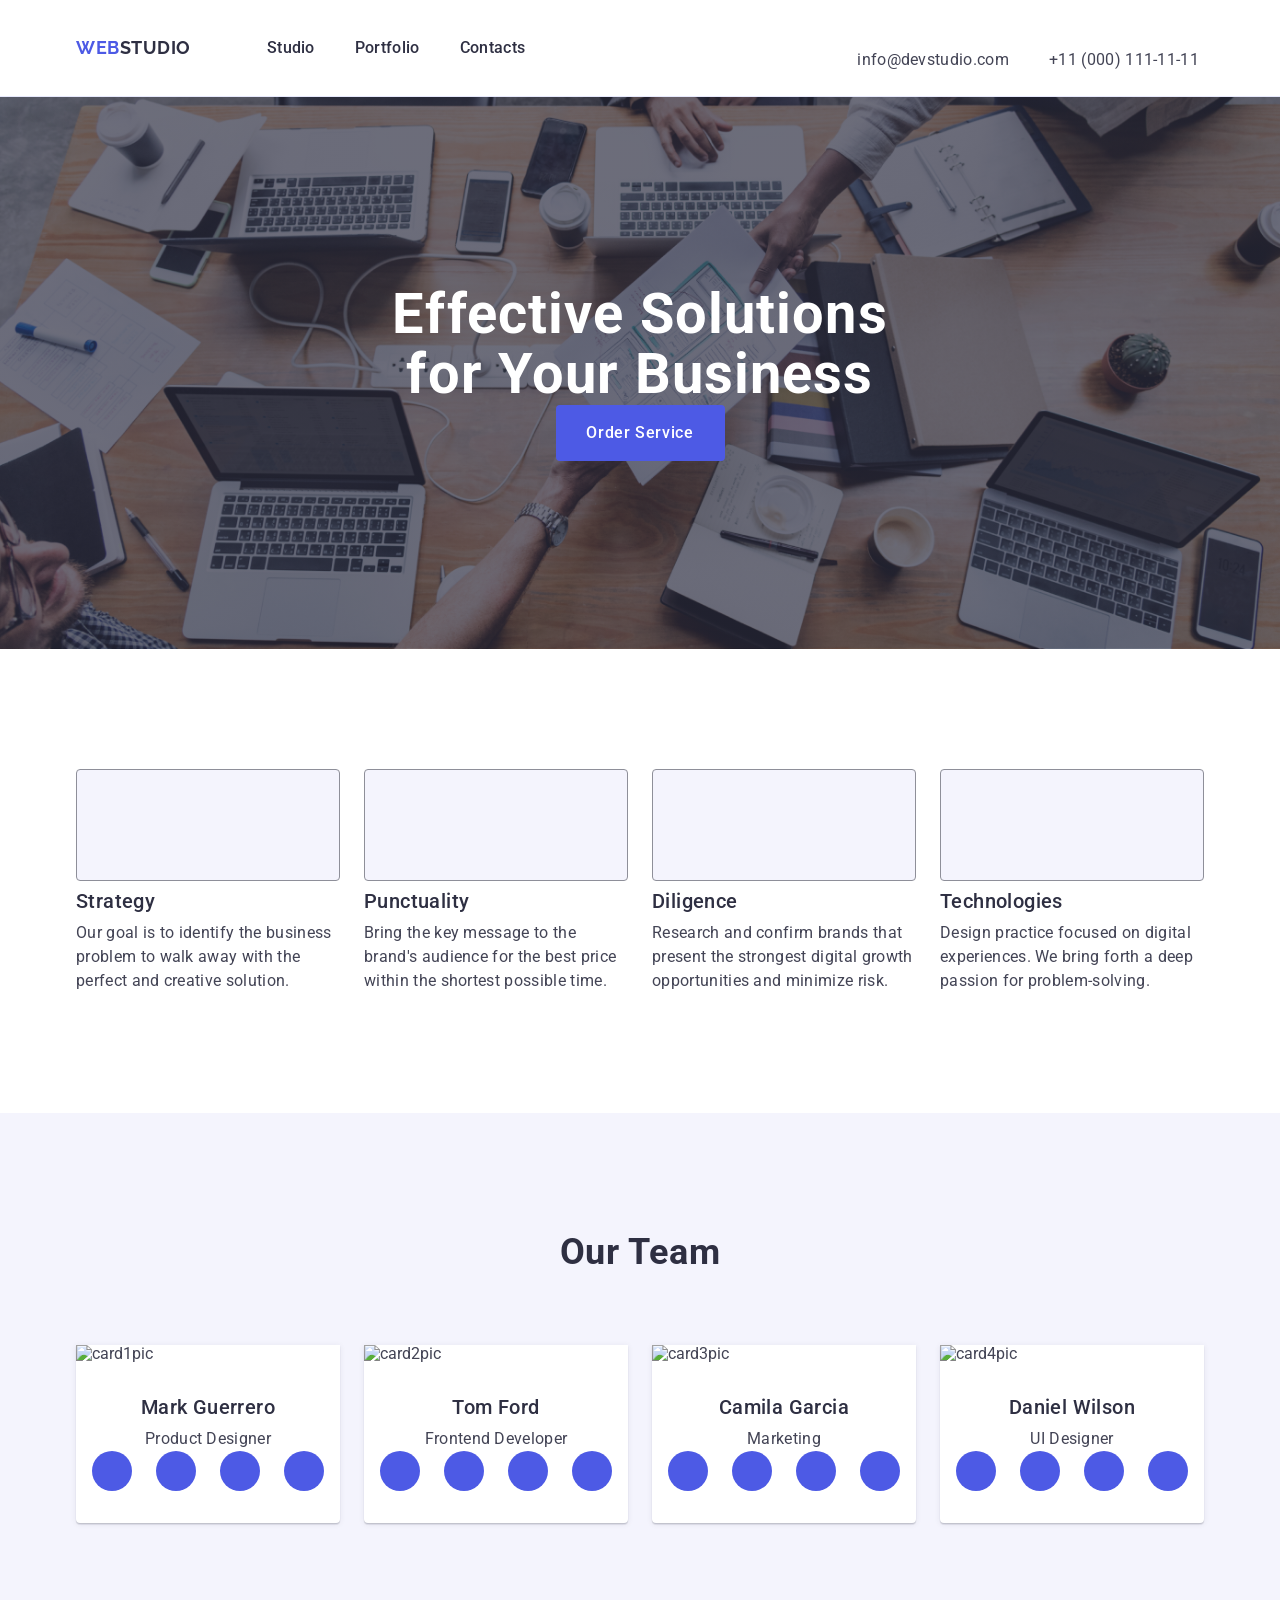
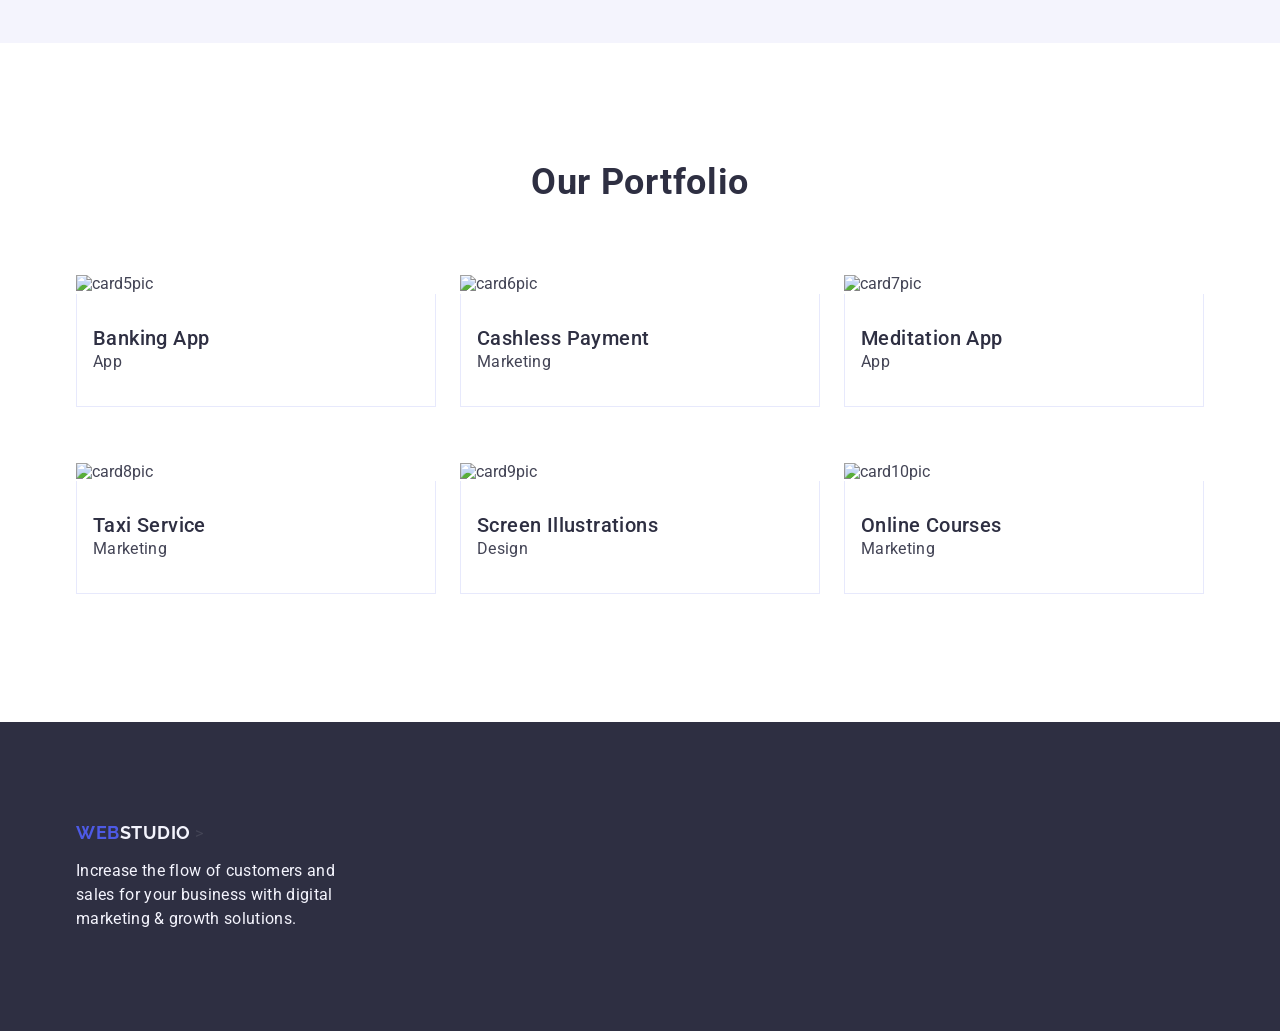
==== index.html @ acd71747 "4th section" ====
<!DOCTYPE html>
<html lang="en">
  <head>
    <meta charset="UTF-8" />
    <link
      rel="stylesheet"
      href="https://cdnjs.cloudflare.com/ajax/libs/modern-normalize/2.0.0/modern-normalize.min.css"
      integrity="sha512-4xo8blKMVCiXpTaLzQSLSw3KFOVPWhm/TRtuPVc4WG6kUgjH6J03IBuG7JZPkcWMxJ5huwaBpOpnwYElP/m6wg=="
      crossorigin="anonymous"
      referrerpolicy="no-referrer"
    />
    <link rel="preconnect" href="https://fonts.googleapis.com" />
    <link rel="preconnect" href="https://fonts.gstatic.com" crossorigin />
    <link
      href="https://fonts.googleapis.com/css2?family=Raleway:ital,wght@0,100..900;1,100..900&display=swap"
      rel="stylesheet"
    />
    <meta name="viewport" content="width=device-width, initial-scale=1.0" />
    <link rel="preconnect" href="https://fonts.googleapis.com" />
    <link rel="preconnect" href="https://fonts.gstatic.com" crossorigin />
    <link
      href="https://fonts.googleapis.com/css2?family=Raleway:ital,wght@0,100..900;1,100..900&family=Roboto:ital,wght@0,100;0,300;0,400;0,500;0,700;0,900;1,100;1,300;1,400;1,500;1,700;1,900&display=swap"
      rel="stylesheet"
    />
    <link rel="stylesheet" href="./css/styles.css" />

    <title>Gheorghe Anca WebSTUDIO</title>
  </head>
  <body>
    <header class="header-section">
      <div class="header-container container">
        <nav class="nav-section">
          <a class="logo" href="./index.html"
            >Web<span class="studio-logo">Studio</span></a
          >
          <ul class="link-menu">
            <li class="link-element">
              <a class="nav-links" href="./index.html">Studio</a>
            </li>
            <li class="link-element">
              <a class="nav-links" href="">Portfolio</a>
            </li>
            <li class="link-element">
              <a class="nav-links" href="">Contacts</a>
            </li>
          </ul>
        </nav>
        <address class="adress-section">
          <ul class="adress-list">
            <li class="adress-element">
              <a class="adress-links" href="mailto:info@devstudio.com"
                >info@devstudio.com</a
              >
            </li>
            <li class="adress-element">
              <a class="adress-links" href="tel:+110001111111"
                >+11 (000) 111-11-11</a
              >
            </li>
          </ul>
        </address>
      </div>
    </header>
    <main>
      <section class="first-section">
        <div class="container">
          <h1 class="page-title">Effective Solutions for Your Business</h1>
          <button class="order-service" type="button">Order Service</button>
        </div>
      </section>
      <section class="second-section">
        <div class="container">
          <h2 hidden class="our-company-hidden-title">Our company</h2>
          <ul class="quality-list">
            <li class="feature-element">
              <div class="icon-container">
                <svg width="64" height="64">
                  <use href="./images/icons.svg#icon-antenna"></use>
                </svg>
              </div>
              <h3 class="feature-title">Strategy</h3>
              <p class="feature-paragraph">
                Our goal is to identify the business problem to walk away with
                the perfect and creative solution.
              </p>
            </li>
            <li class="feature-element">
              <div class="icon-container">
                <svg width="64" height="64">
                  <use href="./images/icons.svg#icon-clock"></use>
                </svg>
              </div>
              <h3 class="feature-title">Punctuality</h3>
              <p class="feature-paragraph">
                Bring the key message to the brand's audience for the best price
                within the shortest possible time.
              </p>
            </li>
            <li class="feature-element">
              <div class="icon-container">
                <svg width="64" height="64">
                  <use href="./images/icons.svg#icon-diagram"></use>
                </svg>
              </div>
              <h3 class="feature-title">Diligence</h3>
              <p class="feature-paragraph">
                Research and confirm brands that present the strongest digital
                growth opportunities and minimize risk.
              </p>
            </li>
            <li class="feature-element">
              <div class="icon-container">
                <svg width="64" height="64">
                  <use href="./images/icons.svg#icon-astronaut"></use>
                </svg>
              </div>
              <h3 class="feature-title">Technologies</h3>
              <p class="feature-paragraph">
                Design practice focused on digital experiences. We bring forth a
                deep passion for problem-solving.
              </p>
            </li>
          </ul>
        </div>
      </section>
      <section class="third-section">
        <div class="container">
          <h2 class="our-team">Our Team</h2>
          <ul class="employee-list">
            <li class="employee-background">
              <img src="./images/card-image-1.jpg" width="264" alt="card1pic" />
              <div class="image-description">
                <h3 class="employee-name">Mark Guerrero</h3>
                <p class="employee-occupation">Product Designer</p>

                <ul class="social-media">
                  <li class="social-elements">
                    <a class="social-links" href="">
                      <svg class="icon-fill" width="16" height="16">
                        <use href="./images/icons.svg#icon-instagram"></use>
                      </svg>
                    </a>
                  </li>
                  <li class="social-elements">
                    <a class="social-links" href="">
                      <svg class="icon-fill" width="16" height="16">
                        <use href="./images/icons.svg#icon-twitter"></use>
                      </svg>
                    </a>
                  </li>
                  <li class="social-elements">
                    <a class="social-links" href="">
                      <svg class="icon-fill" width="16" height="16">
                        <use href="./images/icons.svg#icon-facebook"></use>
                      </svg>
                    </a>
                  </li>
                  <li class="social-elements">
                    <a class="social-links" href="">
                      <svg class="icon-fill" width="16" height="16">
                        <use href="./images/icons.svg#icon-linkedin"></use>
                      </svg>
                    </a>
                  </li>
                </ul>
              </div>
            </li>
            <li class="employee-background">
              <img src="./images/card-image-2.jpg" width="264" alt="card2pic" />
              <div class="image-description">
                <h3 class="employee-name">Tom Ford</h3>
                <p class="employee-occupation">Frontend Developer</p>

                <ul class="social-media">
                  <li class="social-elements">
                    <a class="social-links" href="">
                      <svg class="icon-fill" width="16" height="16">
                        <use href="./images/icons.svg#icon-instagram"></use>
                      </svg>
                    </a>
                  </li>
                  <li class="social-elements">
                    <a class="social-links" href="">
                      <svg class="icon-fill" width="16" height="16">
                        <use href="./images/icons.svg#icon-twitter"></use>
                      </svg>
                    </a>
                  </li>
                  <li class="social-elements">
                    <a class="social-links" href="">
                      <svg class="icon-fill" width="16" height="16">
                        <use href="./images/icons.svg#icon-facebook"></use>
                      </svg>
                    </a>
                  </li>
                  <li class="social-elements">
                    <a class="social-links" href="">
                      <svg class="icon-fill" width="16" height="16">
                        <use href="./images/icons.svg#icon-linkedin"></use>
                      </svg>
                    </a>
                  </li>
                </ul>
              </div>
            </li>

            <li class="employee-background">
              <img src="./images/card-image-3.jpg" width="264" alt="card3pic" />

              <div class="image-description">
                <h3 class="employee-name">Camila Garcia</h3>
                <p class="employee-occupation">Marketing</p>

                <ul class="social-media">
                  <li class="social-elements">
                    <a class="social-links" href="">
                      <svg class="icon-fill" width="16" height="16">
                        <use href="./images/icons.svg#icon-instagram"></use>
                      </svg>
                    </a>
                  </li>
                  <li class="social-elements">
                    <a class="social-links" href="">
                      <svg class="icon-fill" width="16" height="16">
                        <use href="./images/icons.svg#icon-twitter"></use>
                      </svg>
                    </a>
                  </li>
                  <li class="social-elements">
                    <a class="social-links" href="">
                      <svg class="icon-fill" width="16" height="16">
                        <use href="./images/icons.svg#icon-facebook"></use>
                      </svg>
                    </a>
                  </li>
                  <li class="social-elements">
                    <a class="social-links" href="">
                      <svg class="icon-fill" width="16" height="16">
                        <use href="./images/icons.svg#icon-linkedin"></use>
                      </svg>
                    </a>
                  </li>
                </ul>
              </div>
            </li>
            <li class="employee-background">
              <img src="./images/card-image-4.jpg" width="264" alt="card4pic" />

              <div class="image-description">
                <h3 class="employee-name">Daniel Wilson</h3>
                <p class="employee-occupation">UI Designer</p>

                <ul class="social-media">
                  <li class="social-elements">
                    <a class="social-links" href="">
                      <svg class="icon-fill" width="16" height="16">
                        <use href="./images/icons.svg#icon-instagram"></use>
                      </svg>
                    </a>
                  </li>
                  <li class="social-elements">
                    <a class="social-links" href="">
                      <svg class="icon-fill" width="16" height="16">
                        <use href="./images/icons.svg#icon-twitter"></use>
                      </svg>
                    </a>
                  </li>
                  <li class="social-elements">
                    <a class="social-links" href="">
                      <svg class="icon-fill" width="16" height="16">
                        <use href="./images/icons.svg#icon-facebook"></use>
                      </svg>
                    </a>
                  </li>
                  <li class="social-elements">
                    <a class="social-links" href="">
                      <svg class="icon-fill" width="16" height="16">
                        <use href="./images/icons.svg#icon-linkedin"></use>
                      </svg>
                    </a>
                  </li>
                </ul>
              </div>
            </li>
          </ul>
        </div>
      </section>
      <section class="fourth-section">
        <div class="container">
          <h2 class="portfolio-title">Our Portfolio</h2>
          <ul class="card-list">
            <li class="card-list-element">
              <div class="image-container">
                <img
                  src="./images/card-image-5.jpg"
                  alt="card5pic"
                  width="360"
                />
                <p class="image-paragraph">
                  14 Stylish and User-Friendly App Design Concepts · Task
                  Manager App · Calorie Tracker App · Exotic Fruit Ecommerce App
                  · Cloud Storage App
                </p>
              </div>
              <div class="element-container">
                <h3 class="card-title">Banking App</h3>
                <p class="card-paragraph">App</p>
              </div>
            </li>
            <li class="card-list-element">
              <div class="image-container">
                <img
                  src="./images/card-image-6.jpg"
                  alt="card6pic"
                  width="360"
                />
                <p class="image-paragraph">
                  14 Stylish and User-Friendly App Design Concepts · Task
                  Manager App · Calorie Tracker App · Exotic Fruit Ecommerce App
                  · Cloud Storage App
                </p>
              </div>
              <div class="element-container">
                <h3 class="card-title">Cashless Payment</h3>
                <p class="card-paragraph">Marketing</p>
              </div>
            </li>
            <li class="card-list-element">
              <div class="image-container">
                <img
                  src="./images/card-image-7.jpg"
                  alt="card7pic"
                  width="360"
                />
                <p class="image-paragraph">
                  14 Stylish and User-Friendly App Design Concepts · Task
                  Manager App · Calorie Tracker App · Exotic Fruit Ecommerce App
                  · Cloud Storage App
                </p>
              </div>
              <div class="element-container">
                <h3 class="card-title">Meditation App</h3>
                <p class="card-paragraph">App</p>
              </div>
            </li>
            <li class="card-list-element">
              <div class="image-container">
                <img
                  src="./images/card-image-8.jpg"
                  alt="card8pic"
                  width="360"
                />
                <p class="image-paragraph">
                  14 Stylish and User-Friendly App Design Concepts · Task
                  Manager App · Calorie Tracker App · Exotic Fruit Ecommerce App
                  · Cloud Storage App
                </p>
              </div>
              <div class="element-container">
                <h3 class="card-title">Taxi Service</h3>
                <p class="card-paragraph">Marketing</p>
              </div>
            </li>
            <li class="card-list-element">
              <div class="image-container">
                <img
                  src="./images/card-image-9.jpg"
                  alt="card9pic"
                  width="360"
                />
                <p class="image-paragraph">
                  14 Stylish and User-Friendly App Design Concepts · Task
                  Manager App · Calorie Tracker App · Exotic Fruit Ecommerce App
                  · Cloud Storage App
                </p>
              </div>
              <div class="element-container">
                <h3 class="card-title">Screen Illustrations</h3>
                <p class="card-paragraph">Design</p>
              </div>
            </li>
            <li class="card-list-element">
              <div class="image-container">
                <img
                  src="./images/card-image-10.jpg"
                  alt="card10pic"
                  width="360"
                />
                <p class="image-paragraph">
                  14 Stylish and User-Friendly App Design Concepts · Task
                  Manager App · Calorie Tracker App · Exotic Fruit Ecommerce App
                  · Cloud Storage App
                </p>
              </div>

              <div class="element-container">
                <h3 class="card-title">Online Courses</h3>
                <p class="card-paragraph">Marketing</p>
              </div>
            </li>
          </ul>
        </div>
      </section>
    </main>
    <footer class="footer-section">
      <div class="container">
        <a class="footer-logo" href="./index.html"
          >Web<span class="studio-span">Studio</span></a
        >
        >
        <p class="footer-paragraph">
          Increase the flow of customers and sales for your business with
          digital marketing & growth solutions.
        </p>
      </div>
    </footer>
  </body>
</html>
---- css/styles.css ----
/* ==========Style reset========== */

ul {
    padding-inline-start: 0;
    margin-block-start: 0;
    margin-block-end: 0;
    /* margin: 0;
  padding: 0; */
    list-style-type: none;
}

h1,
h2,
h3,
p {
    margin-block-start: 0;
    margin-block-end: 0;
    /* margin: 0; */
}

a {
    text-decoration: none;
    font-style: normal;
}

/* ==========End style reset========== */

img {
    display: block;
}

body {
    font-family: "Roboto", sans-serif;
    color: #434455;
    background-color: #ffffff;
}

.container {
    width: 1158px;
    margin: 0 auto;
    padding: 0 15px;
}

/* ==========Header========== */

.header-section {
    border-bottom: 1px solid #e7e9fc;
    box-shadow: 0px 2px 1px rgba(46, 47, 66, 0.08),
        0px 1px 1px rgba(46, 47, 66, 0.16), 0px 1px 6px rgba(46, 47, 66, 0.08);
}

.header-container {
    display: flex;
}

.nav-section {
    display: flex;
    align-items: center;
}

.logo {
    font-family: "Raleway", sans-serif;
    font-weight: 700;
    font-size: 18px;
    line-height: 1.17;
    letter-spacing: 0.03em;
    text-transform: uppercase;
    color: #4d5ae5;
    margin-right: 76px;
}

.studio-logo {
    color: #2e2f42;
}

.link-menu {
    display: flex;
    gap: 40px;
}

.nav-links {
    font-weight: 500;
    font-size: 16px;
    line-height: 1.5;
    letter-spacing: 0.02em;
    position: relative;
    color: #2e2f42;
    display: flex;
    padding: 24px 0;
    transition: color 250ms cubic-bezier(0.4, 0, 0.2, 1);
}

.nav-links:hover,
.nav-links:focus {
    color: #404bbf;
}

.link-element .nav-links:hover::after {
    content: "";
    width: 100%;
    position: absolute;
    left: 0;
    bottom: -1px;
    height: 4px;
    background-color: #404bbf;
    border-radius: 2px;
}

.adress-section {
    font-style: normal;
    display: block;
}

.adress-list {
    display: flex;
    gap: 40px;
    justify-content: space-around;
    padding-top: 24px;
    margin-left: 332px;
}

.adress-element {
    padding: 24px 0;
}

.adress-links {
    font-size: 16px;
    line-height: 1.5;
    letter-spacing: 0.02em;
    color: #434455;
    transition: color 250ms cubic-bezier(0.4, 0, 0.2, 1);
}

.adress-links:hover,
.adress-links:focus {
    color: #404bbf;
}

/* ==========Header========== */
.first-section {
    background-color: #2e2f42;
    background: linear-gradient(to bottom,
            rgba(46, 47, 66, 0.7),
            rgba(46, 47, 66, 0.7)),
        url(../images/1st-section-background.jpg);
    background-repeat: no-repeat;
    background-position: center;
    background-size: cover;
    box-shadow: inset blur 50% grey;
    text-align: center;
    max-width: 1440px;
    padding: 188px 0;
    margin: auto;
}

.page-title {
    font-size: 56px;
    line-height: 1.07;
    text-align: center;
    letter-spacing: 0.02em;
    color: #ffffff;
    max-width: 496px;
    margin: 0px 316;
    margin: auto;
    display: block;
    justify-content: center;
}

.order-service {
    background-color: #4d5ae5;
    font-family: "Roboto", sans-serif;
    font-weight: 500;
    font-size: 16px;
    line-height: 1.5;
    letter-spacing: 0.04em;
    color: #ffffff;
    cursor: pointer;
    display: block;
    min-width: 169px;
    height: 56px;
    border: none;
    border-radius: 4px;
    margin: auto;
    border: none;
    padding: 16px, 32px, 16px, 32px;
    transition: background-color 250ms cubic-bezier(0.4, 0, 0.2, 1);
}

.order-service:hover,
.order-service:focus {
    background-color: #404bbf;
}

.second-section {
    padding: 120px 0;
}

.icon-container {
    display: flex;
    align-items: center;
    justify-content: center;
    height: 112px;
    background-color: #f4f4fd;
    border-radius: 4px;
    border: 1px solid #8e8f99;
    margin-bottom: 8px;
}

.our-company-hidden-title {
    position: absolute;
    width: 1px;
    height: 1px;
    margin: -1px;
    border: 0;
    padding: 0;
    white-space: nowrap;
    clip-path: inset(100%);
    clip: rect(0 0 0 0);
    overflow: hidden;
}

.quality-list {
    display: flex;
    gap: 24px;
}

.feature-element {
    width: calc((100% - 72px) / 4);
}

.feature-title {
    font-weight: 500;
    font-size: 20px;
    line-height: 1.2;
    letter-spacing: 0.02em;
    color: #2e2f42;
    margin-bottom: 8px;
}

.feature-paragraph {
    font-size: 16px;
    line-height: 1.5;
    letter-spacing: 0.02em;
    color: #434455;
}

.third-section {
    background-color: #f4f4fd;
    padding: 120px 0;
}

.our-team {
    font-size: 36px;
    line-height: 1.11;
    text-align: center;
    letter-spacing: 0.02em;
    text-transform: capitalize;
    color: #2e2f42;
    margin-bottom: 72px;
}

.employee-list {
    display: flex;
    gap: 24px;
}

.social-media {
    display: flex;
    justify-content: center;
    gap: 24px;
}

.social-links {
    width: 100%;
    height: 100%;
    background-color: #4d5ae5;
    border-radius: 50%;
    display: flex;
    align-items: center;
    justify-content: center;
}

.social-links:hover,
.social-links:focus {
    background-color: #404bbf;
}

.icon-fill {
    fill: #f4f4fd;
}

.social-elements {
    width: 40px;
    height: 40px;
}

.employee-background {
    background-color: #ffffff;
    width: calc((100% - 72px) / 4);
    border-radius: 0px 0px 4px 4px;
    box-shadow: 0px 1px 6px rgba(46, 47, 66, 0.08),
        0px 1px 1px rgba(46, 47, 66, 0.16), 0px 2px 1px rgba(46, 47, 66, 0.08);
}

.image-description {
    padding: 32px 0;
}

.employee-name {
    font-weight: 500;
    font-size: 20px;
    line-height: 1.2;
    letter-spacing: 0.02em;
    color: #2e2f42;
    text-align: center;
    margin-bottom: 8px;
}

.employee-occupation {
    font-size: 16px;
    line-height: 1.5;
    letter-spacing: 0.02em;
    color: #434455;
    text-align: center;
}

.fourth-section {
    padding-top: 120px;
    padding-bottom: 120px;
}

.portfolio-title {
    font-size: 36px;
    line-height: 1.11;
    text-align: center;
    letter-spacing: 0.02em;
    text-transform: capitalize;
    color: #2e2f42;
    margin-bottom: 72px;
}

.card-list {
    display: flex;
    flex-wrap: wrap;
    column-gap: 24px;
    row-gap: 48px;
}

.card-list-element {
    width: calc((100% - 48px) / 3);
    transition: 250ms cubic-bezier(0.4, 0, 0.2, 1);
    background-color: 250ms cubic-bezier(0.4, 0, 0.2, 1);
}

.card-list-element:hover {
    box-shadow: 0px 1px 6px rgba(46, 47, 66, 0.08),
        0px 1px 1px rgba(46, 47, 66, 0.16), 0px 2px 1px rgba(46, 47, 66, 0.08);
    transform: translateY(0%);
}

.image-container {
    position: relative;
    overflow: hidden;
}

.image-paragraph {
    position: absolute;
    top: 0;
    font-size: 16px;
    line-height: 1.5;
    letter-spacing: 0.02em;
    color: #f4f4fd;
    padding: 40px 32px;
    background-color: #4d5ae5;
    height: 100%;
    width: 100%;
    transform: translateY(100%);
    transition: transform 250ms cubic-bezier(0.4, 0, 0.2, 1);
}

.image-paragraph:hover {
    transform: translateY(0%);
}

.element-container {
    padding: 32px 16px;
    border: 1px solid #e7e9fc;
    border-top: none;
    margin-bottom: 8px;
}

.card-title {
    font-weight: 500;
    font-size: 20px;
    line-height: 1.2;
    letter-spacing: 0.02em;
    color: #2e2f42;
}

.card-paragraph {
    font-size: 16px;
    line-height: 1.5;
    letter-spacing: 0.02em;
    color: #434455;
}
.footer-section {
    background-color: #2e2f42;
    padding: 100px 0;
}

.footer-logo {
    font-family: "Raleway", sans-serif;
    font-weight: 700;
    font-size: 18px;
    line-height: 1.17;
    letter-spacing: 0.03em;
    text-transform: uppercase;
    color: #4d5ae5;
    display: inline-block;
    margin-bottom: 16px;
}

.studio-span {
    color: #f4f4fd;
}

.footer-paragraph {
    line-height: 1.5;
    color: #f4f4fd;
    letter-spacing: 0.02em;
    max-width: 264px;
}
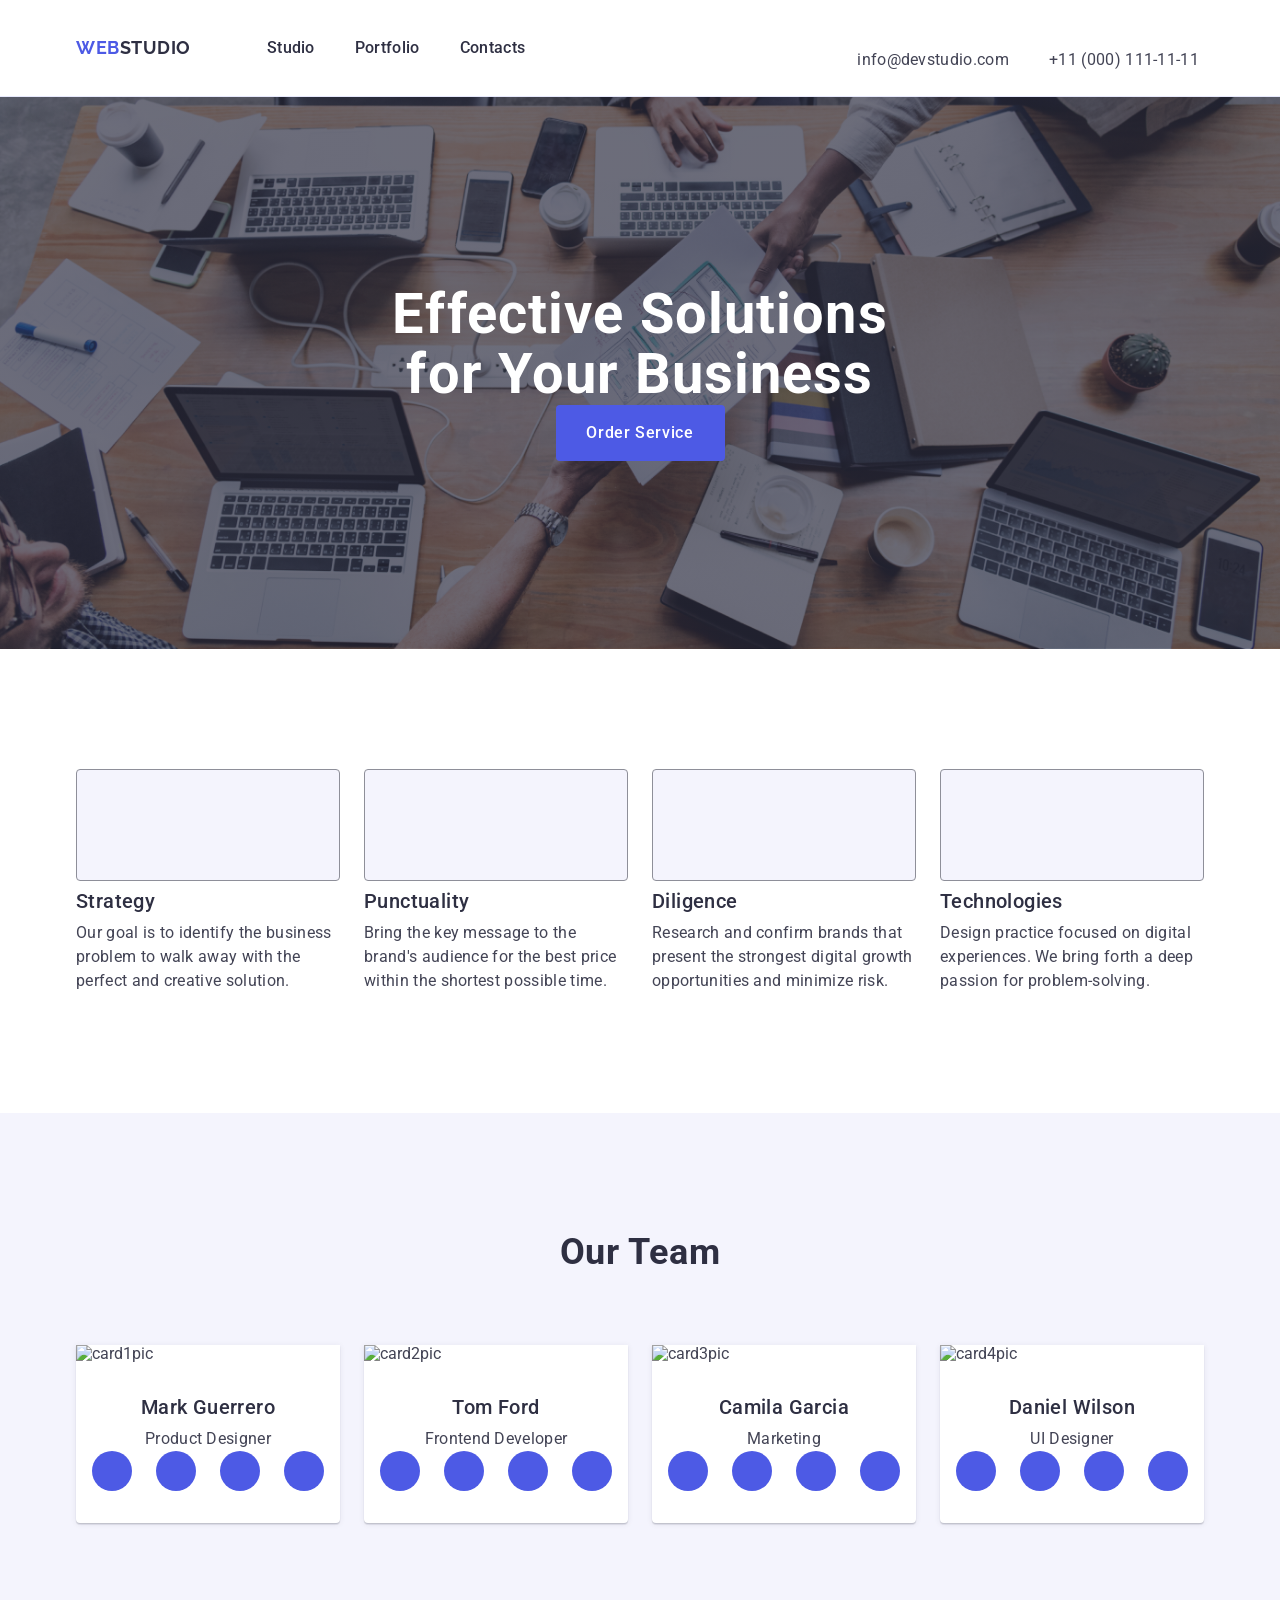
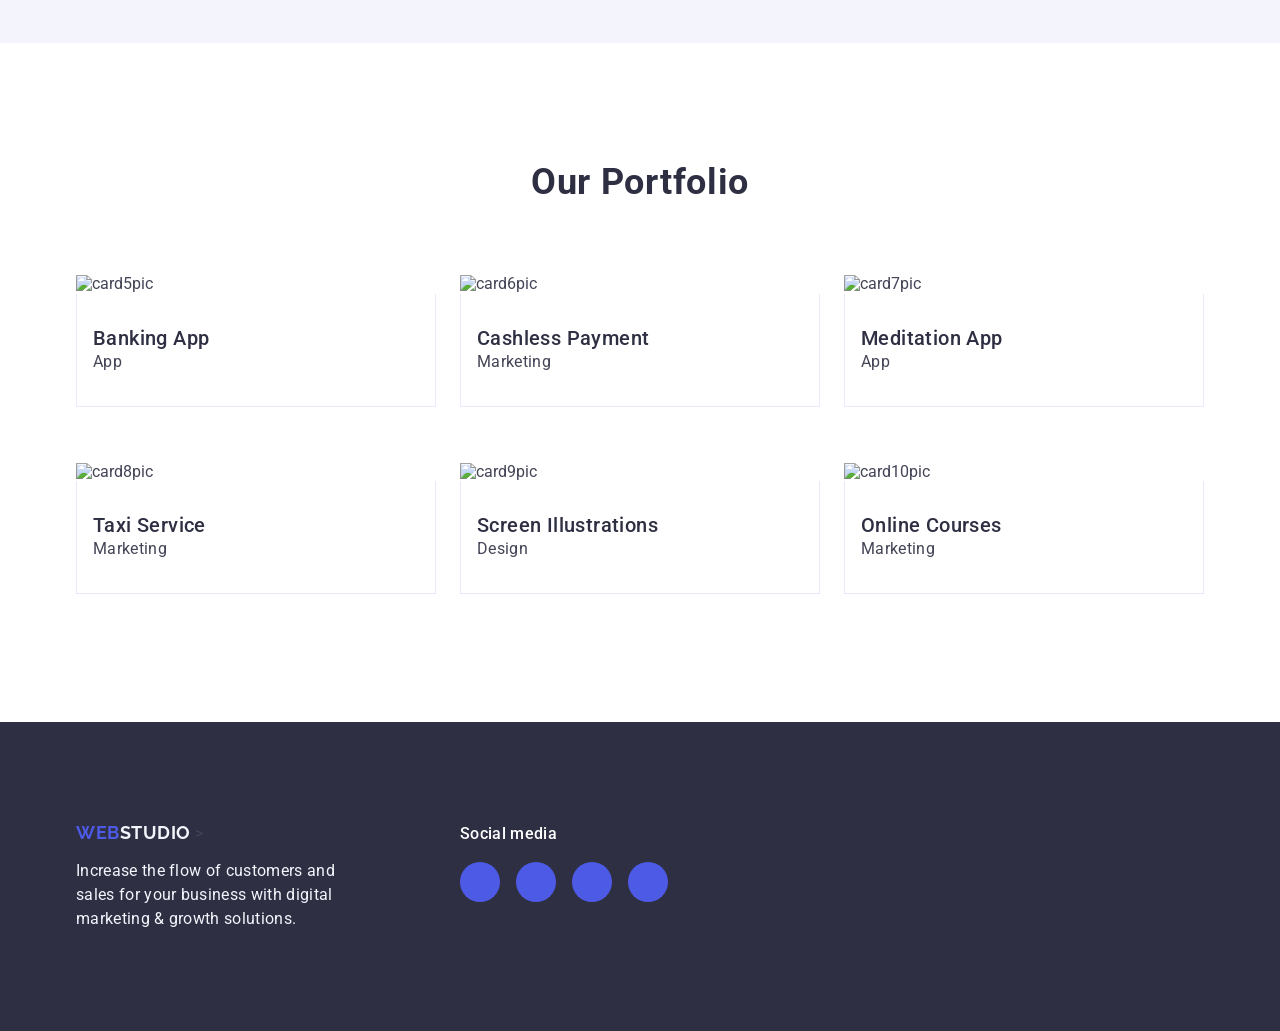
==== commit 51f932aa: "footer" ====
--- a/index.html
+++ b/index.html
@@ -403,15 +403,50 @@
       </section>
     </main>
     <footer class="footer-section">
-      <div class="container">
-        <a class="footer-logo" href="./index.html"
-          >Web<span class="studio-span">Studio</span></a
-        >
-        >
-        <p class="footer-paragraph">
-          Increase the flow of customers and sales for your business with
-          digital marketing & growth solutions.
-        </p>
+      <div class="footer-container container">
+        <div class="logo-container">
+          <a class="footer-logo" href="./index.html"
+            >Web<span class="studio-span">Studio</span></a
+          >
+          >
+          <p class="footer-paragraph">
+            Increase the flow of customers and sales for your business with
+            digital marketing & growth solutions.
+          </p>
+        </div>
+        <div>
+          <p class="footer-socials-text">Social media</p>
+          <ul class="socials-list">
+            <li class="socials-element">
+              <a class="socials-links" href="">
+                <svg class="footer-icon" width="24" height="24">
+                  <use href="./images/icons.svg#icon-instagram"></use>
+                </svg>
+              </a>
+            </li>
+            <li class="socials-element">
+              <a class="socials-links" href="">
+                <svg class="footer-icon" width="24" height="24">
+                  <use href="./images/icons.svg#icon-twitter"></use>
+                </svg>
+              </a>
+            </li>
+            <li class="socials-element">
+              <a class="socials-links" href="">
+                <svg class="footer-icon" width="24" height="24">
+                  <use href="./images/icons.svg#icon-facebook"></use>
+                </svg>
+              </a>
+            </li>
+            <li class="socials-element">
+              <a class="socials-links" href="">
+                <svg class="footer-icon" width="24" height="24">
+                  <use href="./images/icons.svg#icon-linkedin"></use>
+                </svg>
+              </a>
+            </li>
+          </ul>
+        </div>
       </div>
     </footer>
   </body>
--- a/css/styles.css
+++ b/css/styles.css
@@ -408,6 +408,15 @@
     padding: 100px 0;
 }
 
+.footer-container {
+    display: flex;
+    align-items: baseline;
+}
+
+.logo-container {
+    margin-right: 120px;
+}
+
 .footer-logo {
     font-family: "Raleway", sans-serif;
     font-weight: 700;
@@ -429,4 +438,43 @@
     color: #f4f4fd;
     letter-spacing: 0.02em;
     max-width: 264px;
+}
+
+.footer-socials-text {
+    font-weight: 500;
+    font-size: 16px;
+    line-height: 1.5;
+    letter-spacing: 0.02em;
+    color: #ffffff;
+    margin-bottom: 16px;
+}
+
+.socials-list {
+    display: flex;
+    gap: 16px;
+}
+
+.socials-element {
+    width: 40px;
+    height: 40px;
+}
+
+.socials-links {
+    width: 100%;
+    height: 100%;
+    background-color: #4d5ae5;
+    border-radius: 50%;
+    display: flex;
+    align-items: center;
+    justify-content: center;
+    transition: 250ms cubic-bezier(0.4, 0, 0.2, 1);
+}
+
+.socials-links:hover,
+.socials-links:focus {
+    background-color: #31d0aa;
+}
+
+.footer-icon {
+    fill: #f4f4fd;
 }
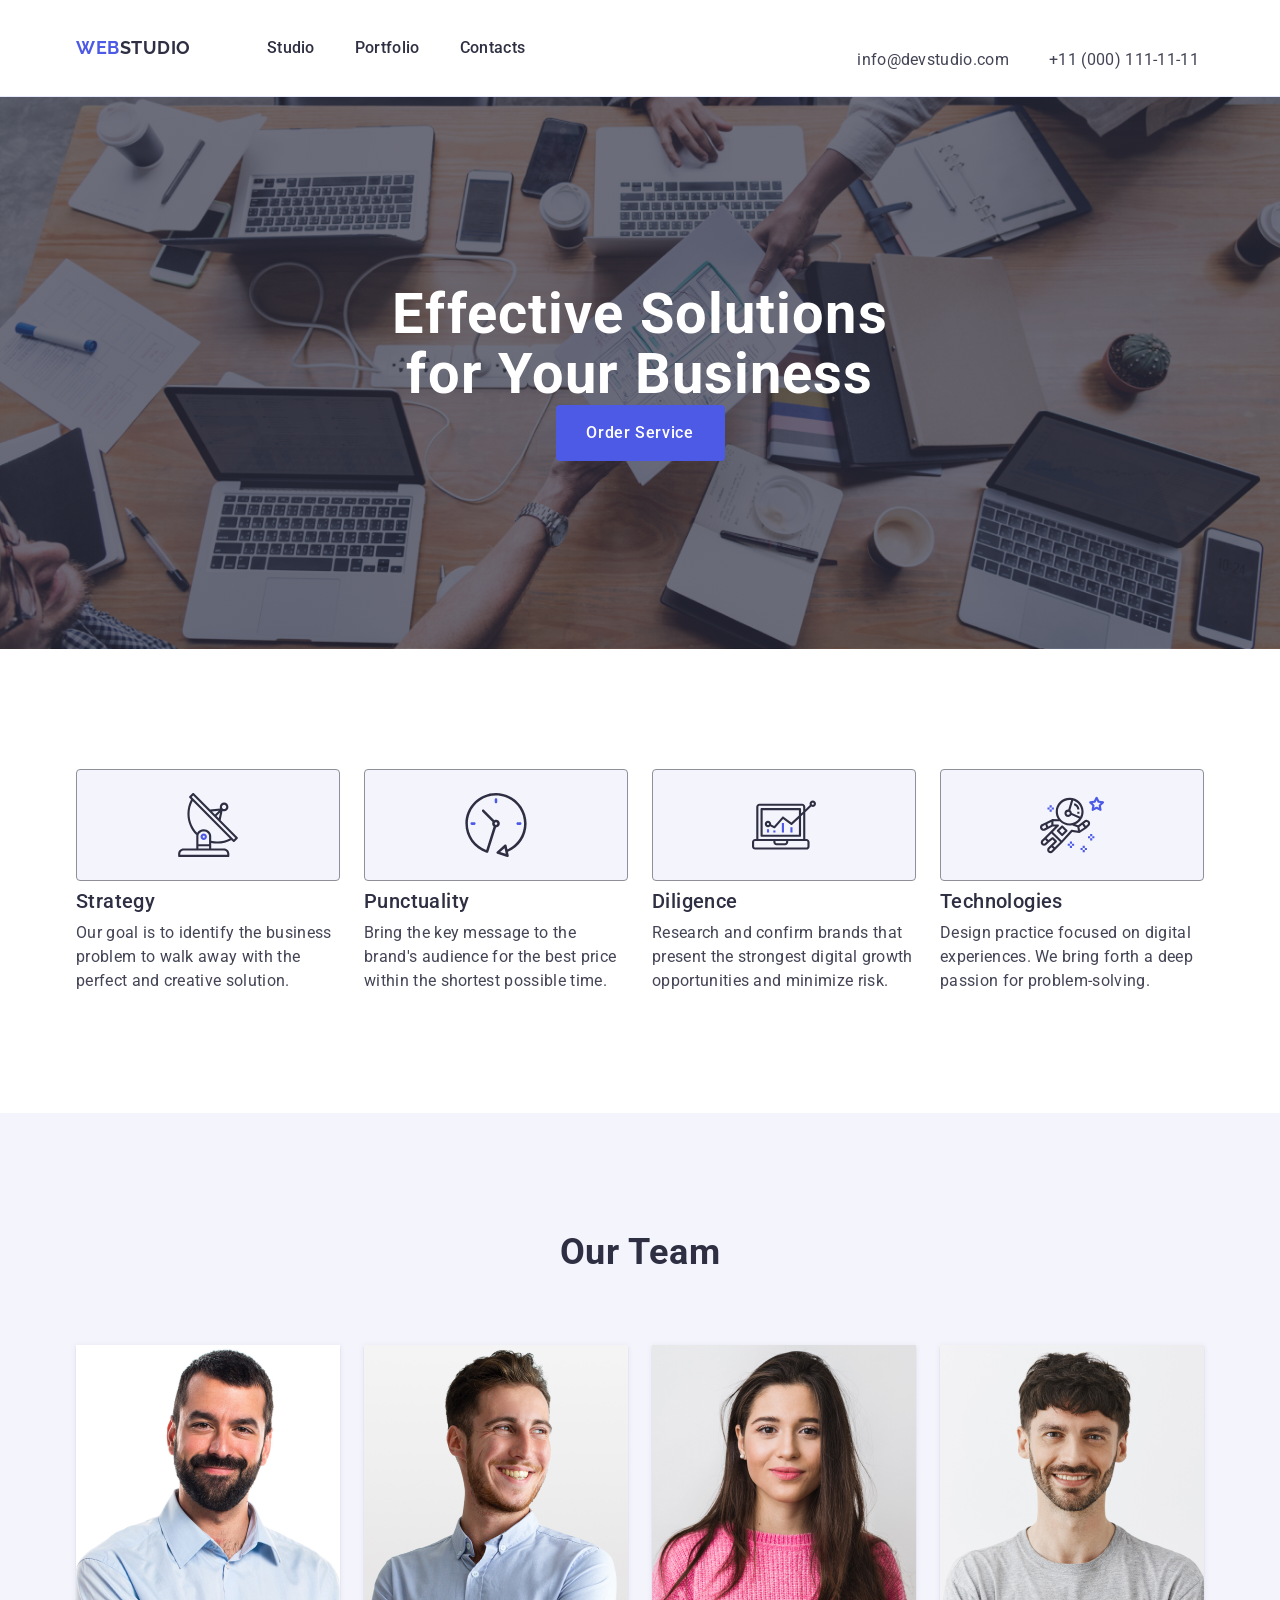
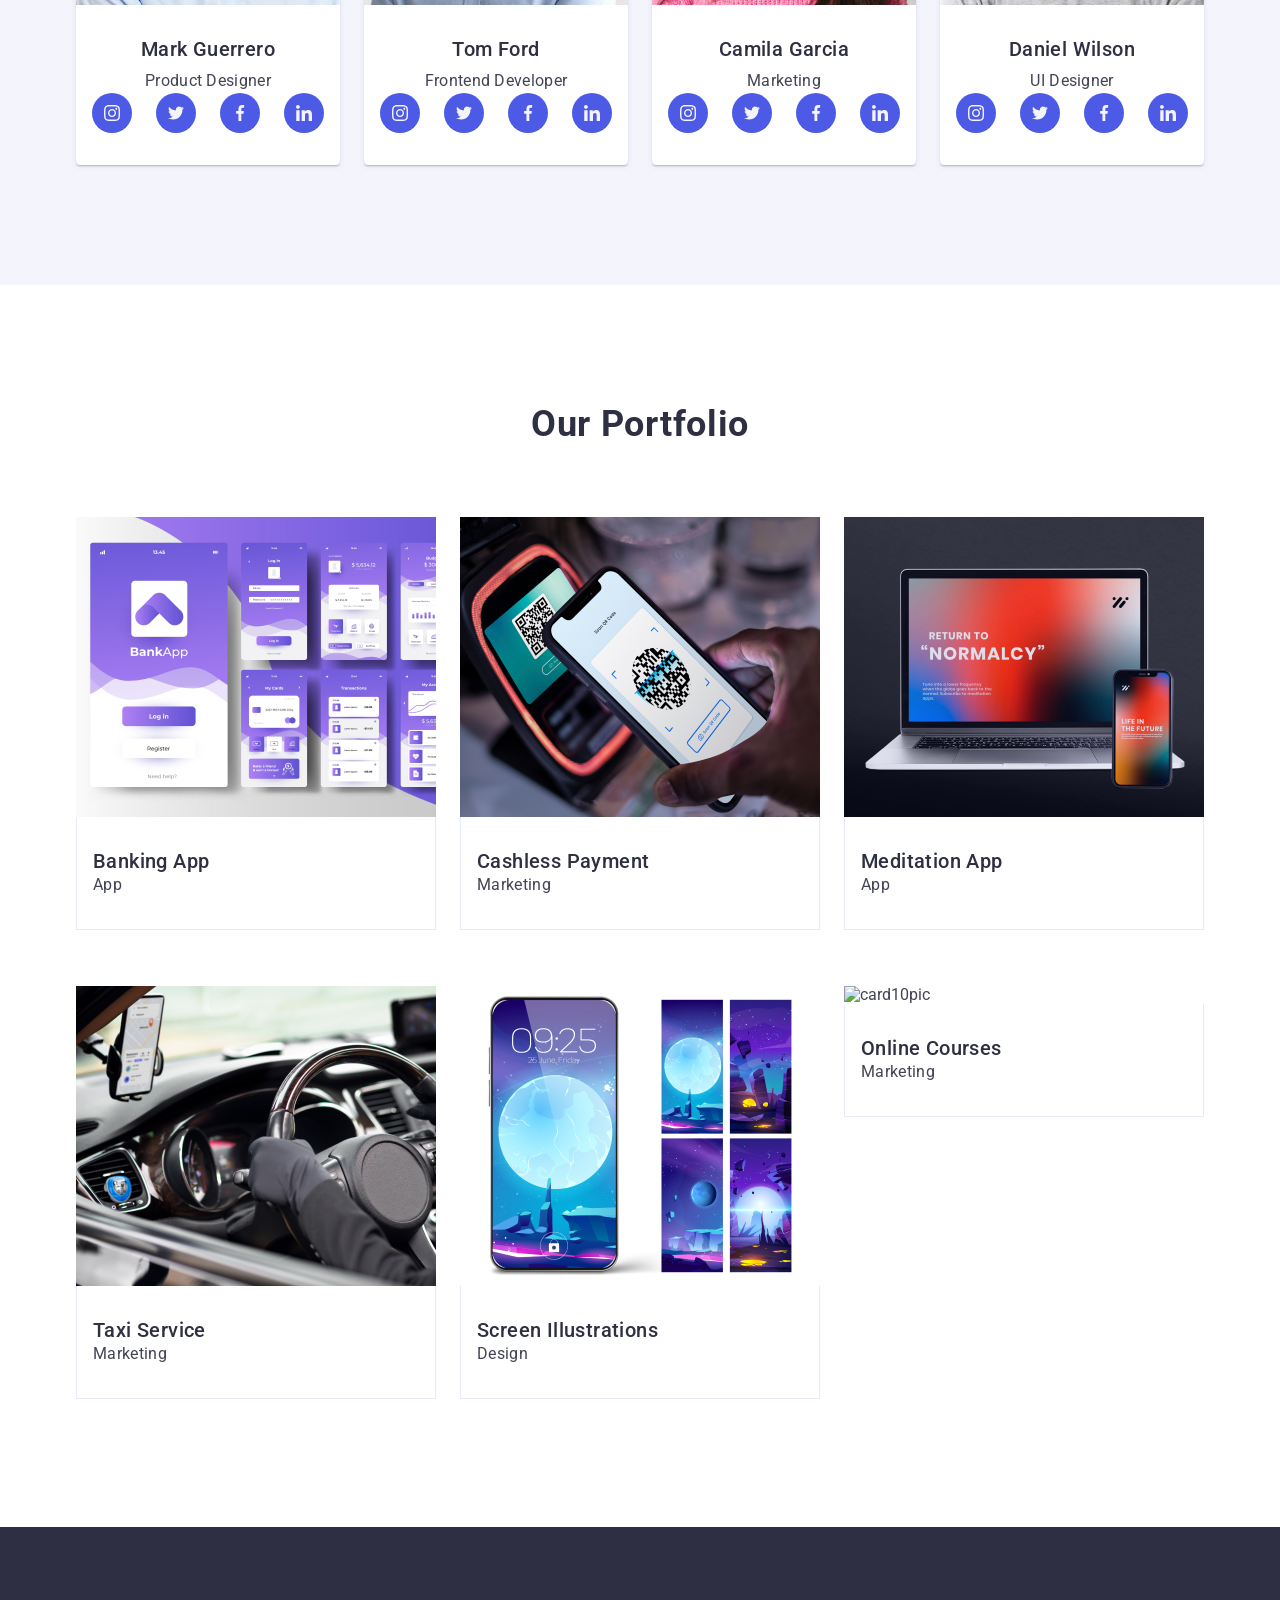
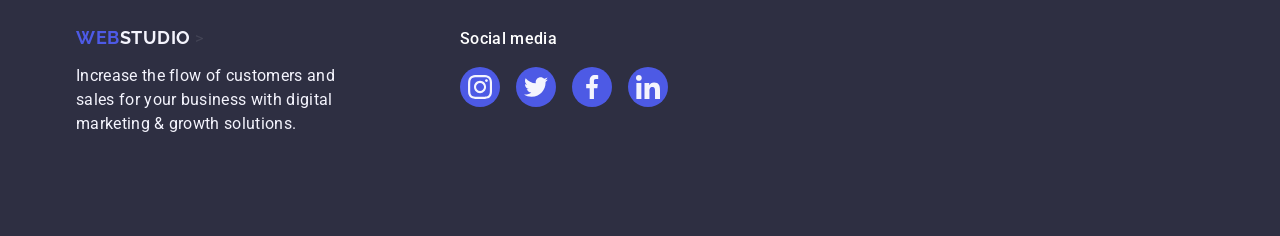
==== commit 7173cc85: "details" ====
--- a/index.html
+++ b/index.html
@@ -128,7 +128,7 @@
           <h2 class="our-team">Our Team</h2>
           <ul class="employee-list">
             <li class="employee-background">
-              <img src="./images/card-image-1.jpg" width="264" alt="card1pic" />
+              <img src="./images/team1.jpg" width="264" alt="card1pic" />
               <div class="image-description">
                 <h3 class="employee-name">Mark Guerrero</h3>
                 <p class="employee-occupation">Product Designer</p>
@@ -166,7 +166,7 @@
               </div>
             </li>
             <li class="employee-background">
-              <img src="./images/card-image-2.jpg" width="264" alt="card2pic" />
+              <img src="./images/team2.jpg" width="264" alt="card2pic" />
               <div class="image-description">
                 <h3 class="employee-name">Tom Ford</h3>
                 <p class="employee-occupation">Frontend Developer</p>
@@ -205,7 +205,7 @@
             </li>
 
             <li class="employee-background">
-              <img src="./images/card-image-3.jpg" width="264" alt="card3pic" />
+              <img src="./images/team3.jpg" width="264" alt="card3pic" />
 
               <div class="image-description">
                 <h3 class="employee-name">Camila Garcia</h3>
@@ -244,7 +244,7 @@
               </div>
             </li>
             <li class="employee-background">
-              <img src="./images/card-image-4.jpg" width="264" alt="card4pic" />
+              <img src="./images/team4.jpg" width="264" alt="card4pic" />
 
               <div class="image-description">
                 <h3 class="employee-name">Daniel Wilson</h3>
@@ -291,11 +291,7 @@
           <ul class="card-list">
             <li class="card-list-element">
               <div class="image-container">
-                <img
-                  src="./images/card-image-5.jpg"
-                  alt="card5pic"
-                  width="360"
-                />
+                <img src="./images/card1.jpg" alt="card5pic" width="360" />
                 <p class="image-paragraph">
                   14 Stylish and User-Friendly App Design Concepts · Task
                   Manager App · Calorie Tracker App · Exotic Fruit Ecommerce App
@@ -309,11 +305,7 @@
             </li>
             <li class="card-list-element">
               <div class="image-container">
-                <img
-                  src="./images/card-image-6.jpg"
-                  alt="card6pic"
-                  width="360"
-                />
+                <img src="./images/card2.jpg" alt="card6pic" width="360" />
                 <p class="image-paragraph">
                   14 Stylish and User-Friendly App Design Concepts · Task
                   Manager App · Calorie Tracker App · Exotic Fruit Ecommerce App
@@ -327,11 +319,7 @@
             </li>
             <li class="card-list-element">
               <div class="image-container">
-                <img
-                  src="./images/card-image-7.jpg"
-                  alt="card7pic"
-                  width="360"
-                />
+                <img src="./images/card3.jpg" alt="card7pic" width="360" />
                 <p class="image-paragraph">
                   14 Stylish and User-Friendly App Design Concepts · Task
                   Manager App · Calorie Tracker App · Exotic Fruit Ecommerce App
@@ -345,11 +333,7 @@
             </li>
             <li class="card-list-element">
               <div class="image-container">
-                <img
-                  src="./images/card-image-8.jpg"
-                  alt="card8pic"
-                  width="360"
-                />
+                <img src="./images/card4.jpg" alt="card8pic" width="360" />
                 <p class="image-paragraph">
                   14 Stylish and User-Friendly App Design Concepts · Task
                   Manager App · Calorie Tracker App · Exotic Fruit Ecommerce App
@@ -363,11 +347,7 @@
             </li>
             <li class="card-list-element">
               <div class="image-container">
-                <img
-                  src="./images/card-image-9.jpg"
-                  alt="card9pic"
-                  width="360"
-                />
+                <img src="./images/card5.jpg" alt="card9pic" width="360" />
                 <p class="image-paragraph">
                   14 Stylish and User-Friendly App Design Concepts · Task
                   Manager App · Calorie Tracker App · Exotic Fruit Ecommerce App
@@ -381,11 +361,7 @@
             </li>
             <li class="card-list-element">
               <div class="image-container">
-                <img
-                  src="./images/card-image-10.jpg"
-                  alt="card10pic"
-                  width="360"
-                />
+                <img src="./images/" alt="card10pic" width="360" />
                 <p class="image-paragraph">
                   14 Stylish and User-Friendly App Design Concepts · Task
                   Manager App · Calorie Tracker App · Exotic Fruit Ecommerce App
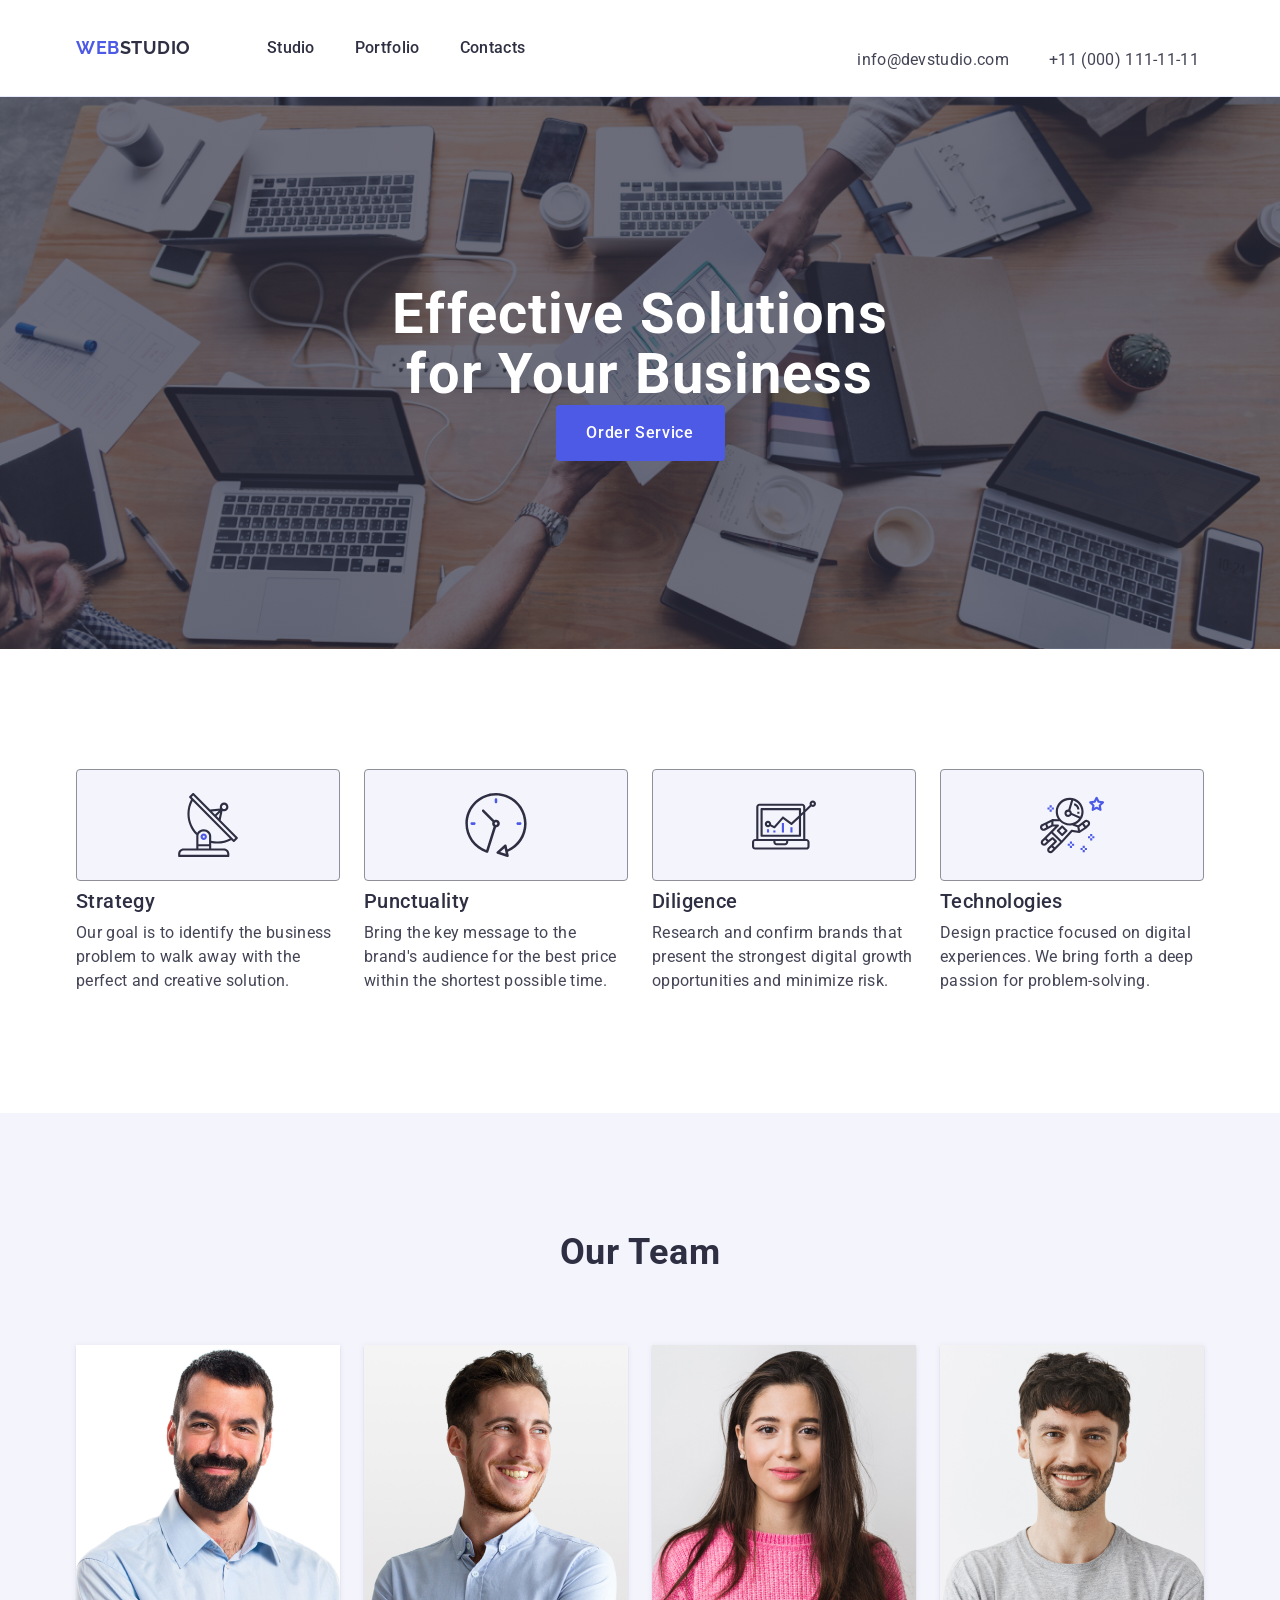
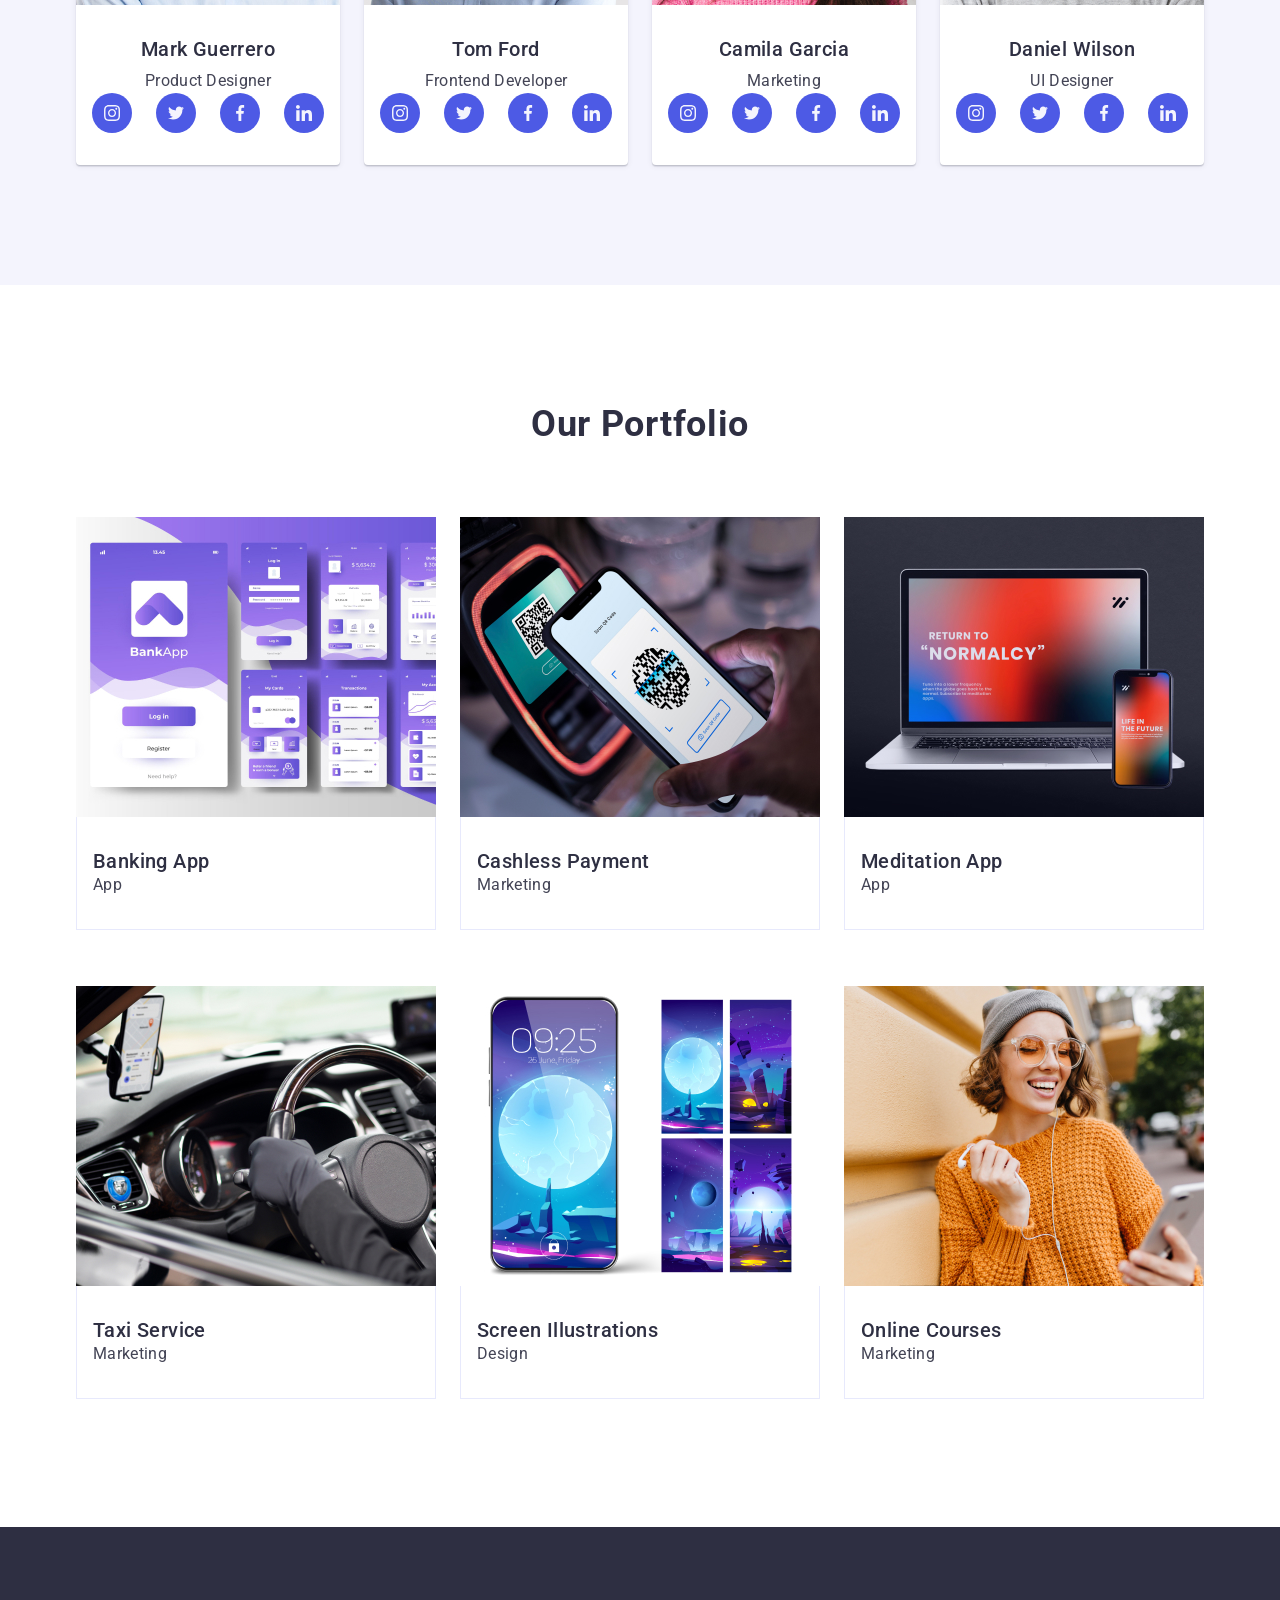
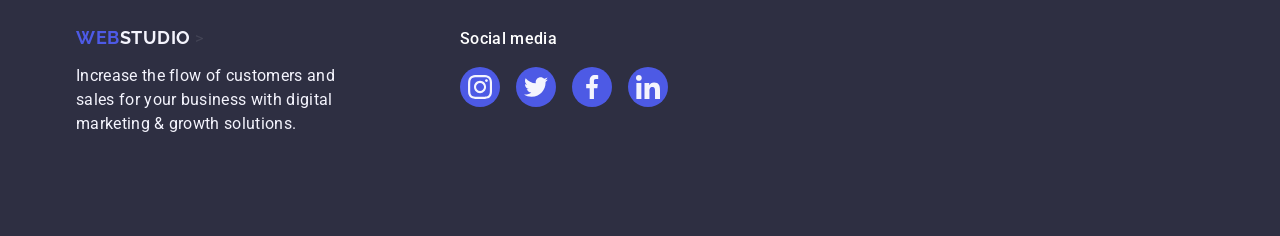
==== commit 130bdd05: "card6" ====
--- a/index.html
+++ b/index.html
@@ -361,7 +361,7 @@
             </li>
             <li class="card-list-element">
               <div class="image-container">
-                <img src="./images/" alt="card10pic" width="360" />
+                <img src="./images/card6.jpg" alt="card10pic" width="360" />
                 <p class="image-paragraph">
                   14 Stylish and User-Friendly App Design Concepts · Task
                   Manager App · Calorie Tracker App · Exotic Fruit Ecommerce App
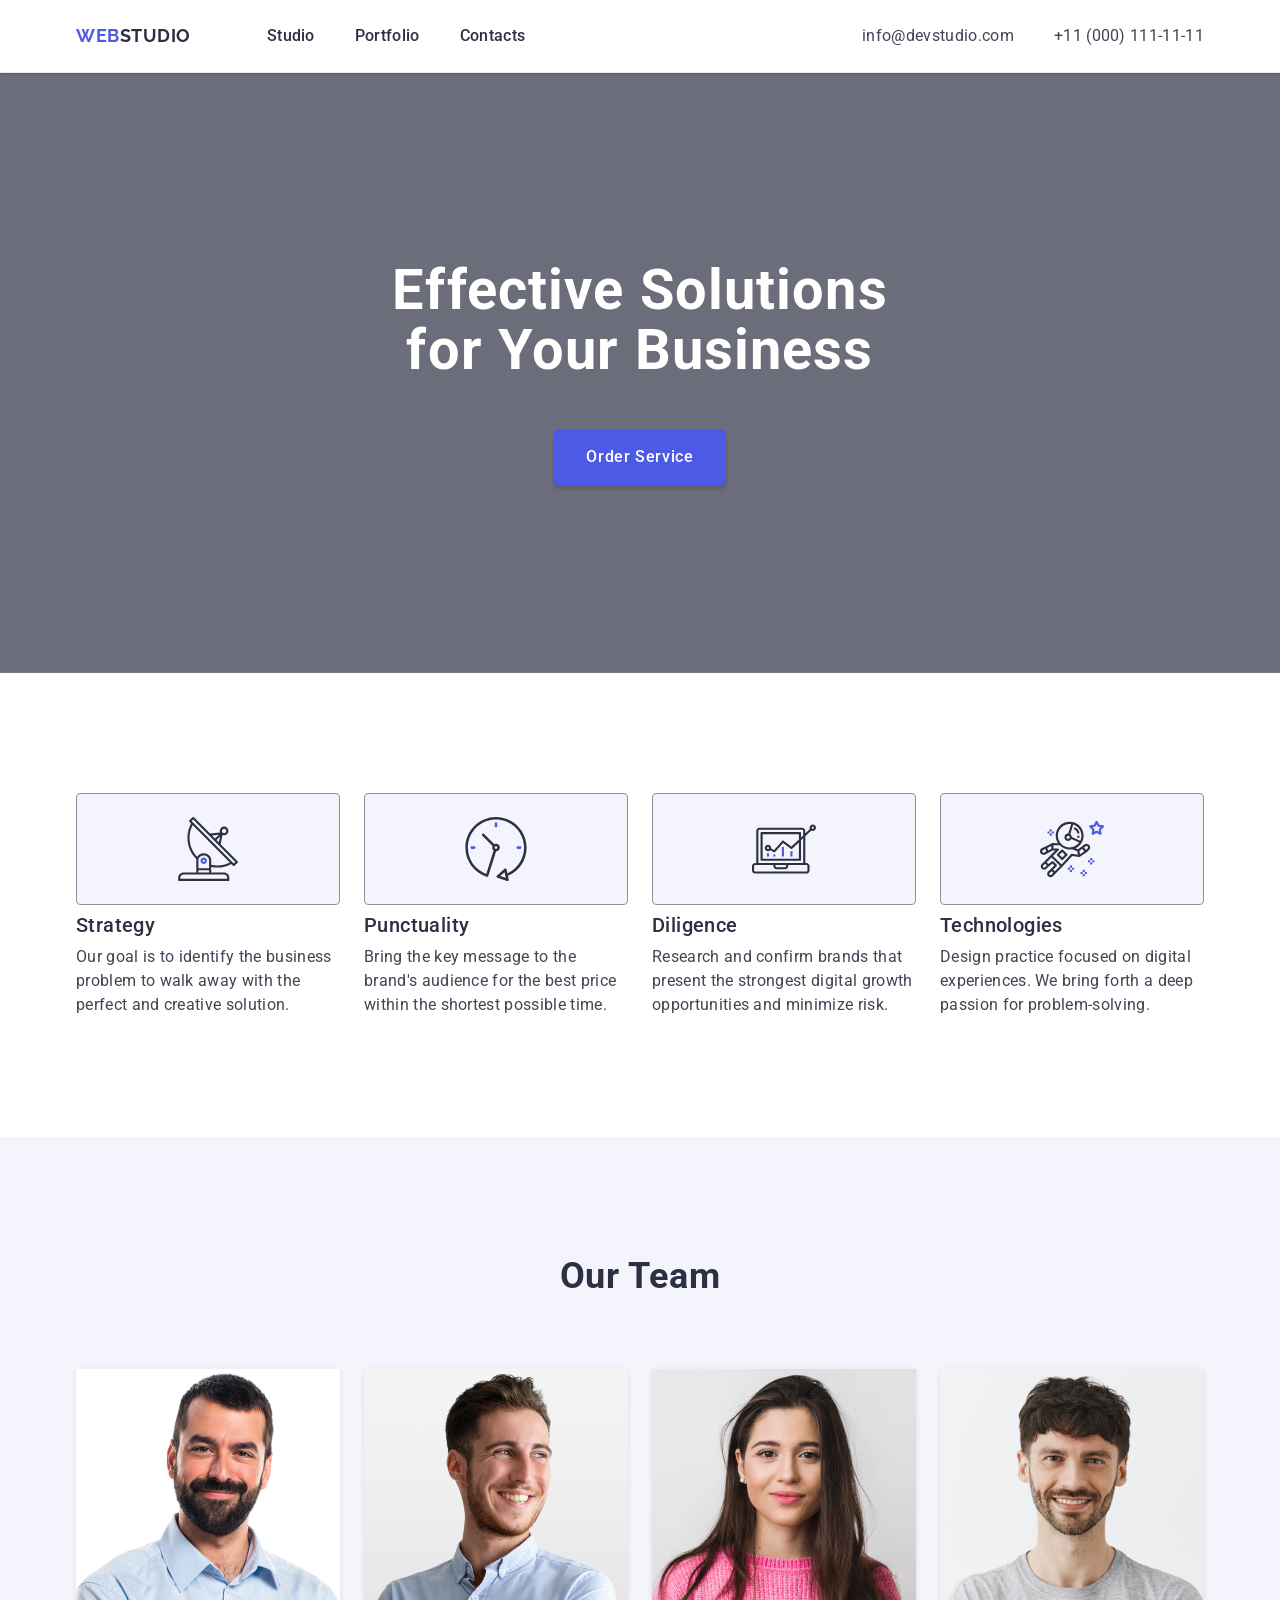
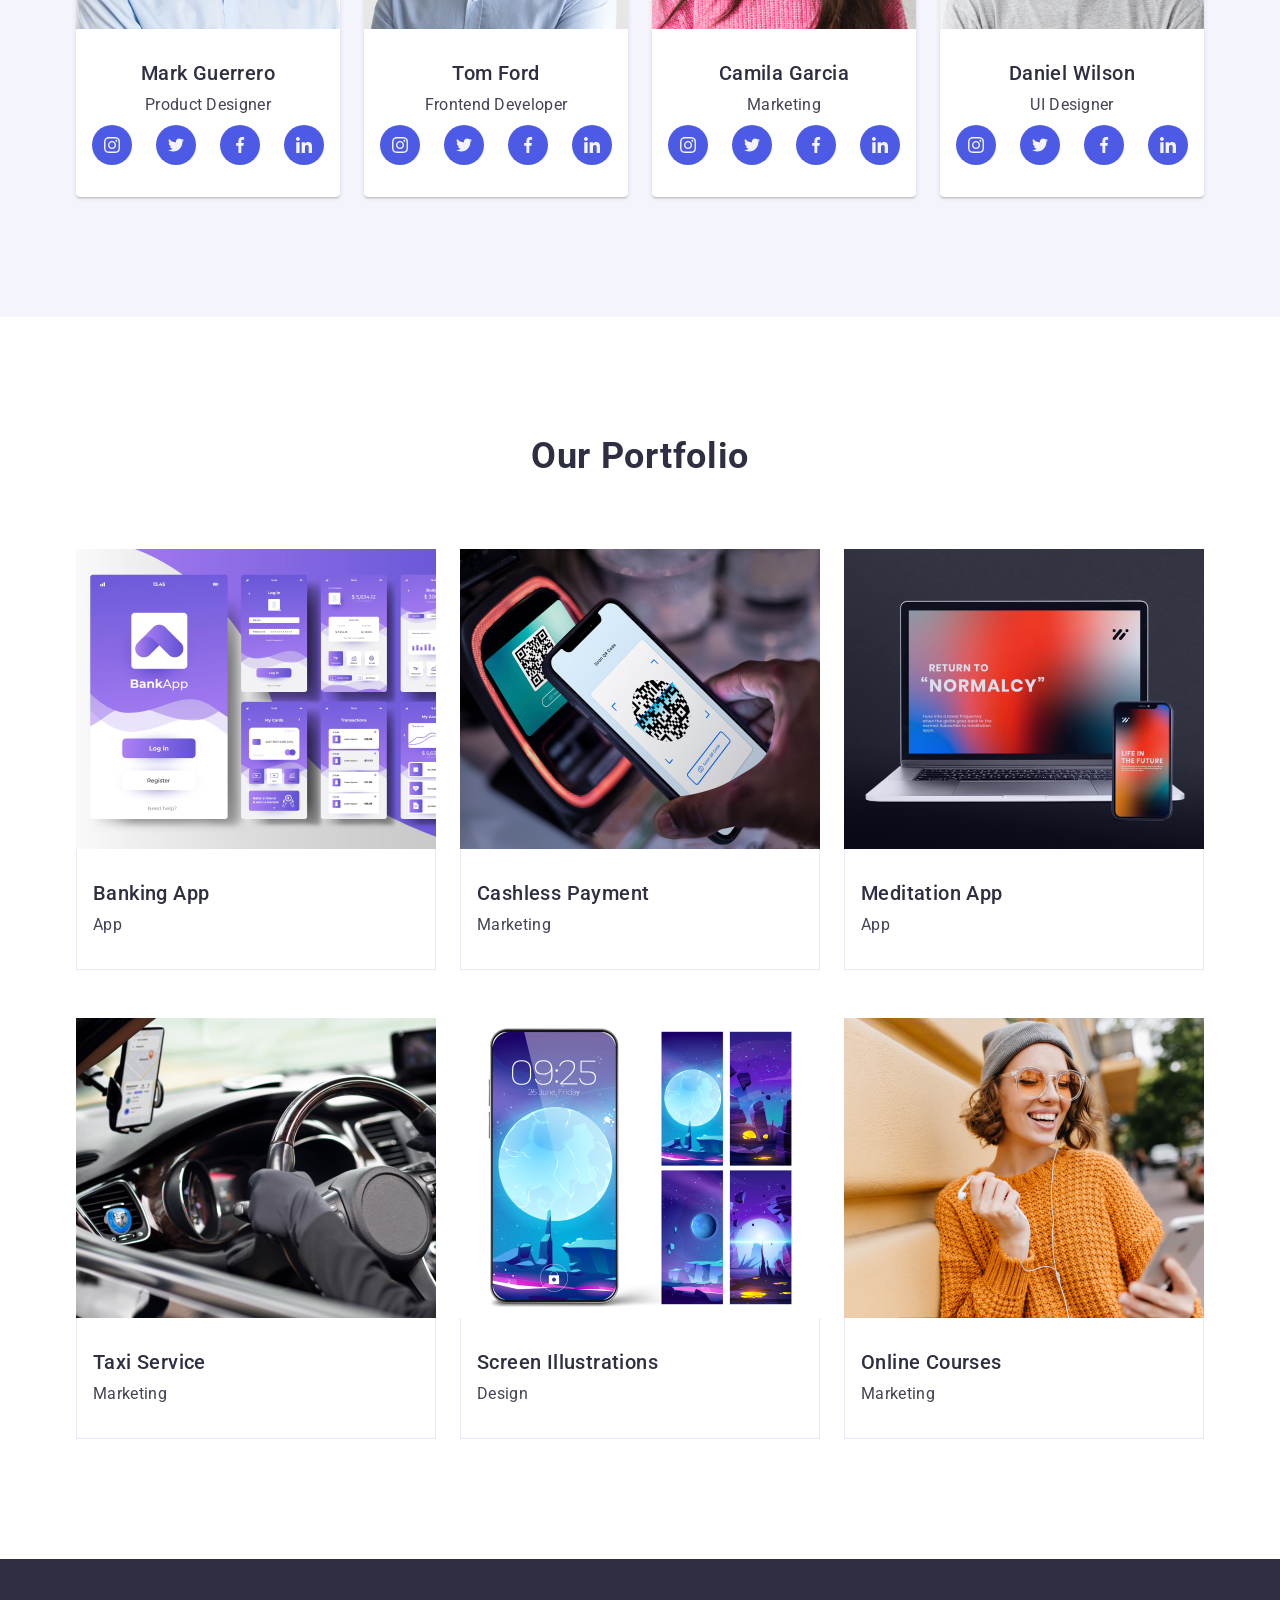
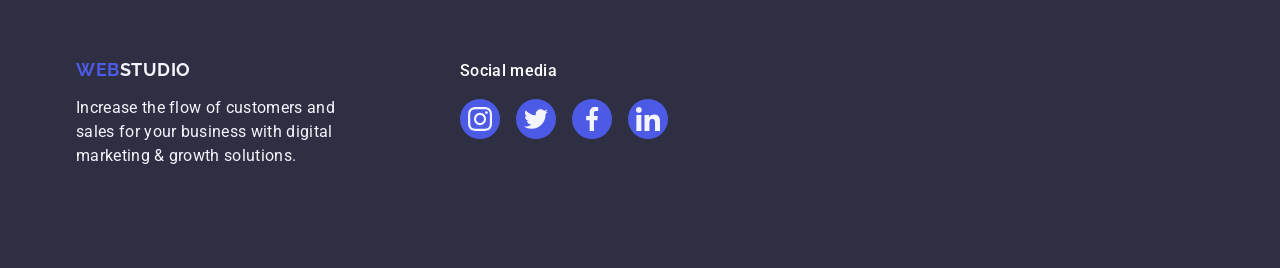
==== commit 741b329e: "brand new markup 2" ====
--- a/index.html
+++ b/index.html
@@ -2,6 +2,19 @@
 <html lang="en">
   <head>
     <meta charset="UTF-8" />
+    <meta name="viewport" content="width=device-width, initial-scale=1.0" />
+    <title>Effective Solutions for Your Business</title>
+    <link rel="preconnect" href="https://fonts.googleapis.com" />
+    <link rel="preconnect" href="https://fonts.gstatic.com" crossorigin />
+    <link
+      href="https://fonts.googleapis.com/css2?family=Raleway:wght@700&family=Roboto:wght@400;500;700&display=swap"
+      rel="stylesheet"
+    />
+
+    <link
+      rel="stylesheet"
+      href="https://cdn.jsdelivr.net/npm/modern-normalize@2.0.0/modern-normalize.min.css"
+    />
     <link
       rel="stylesheet"
       href="https://cdnjs.cloudflare.com/ajax/libs/modern-normalize/2.0.0/modern-normalize.min.css"
@@ -9,113 +22,95 @@
       crossorigin="anonymous"
       referrerpolicy="no-referrer"
     />
-    <link rel="preconnect" href="https://fonts.googleapis.com" />
-    <link rel="preconnect" href="https://fonts.gstatic.com" crossorigin />
-    <link
-      href="https://fonts.googleapis.com/css2?family=Raleway:ital,wght@0,100..900;1,100..900&display=swap"
-      rel="stylesheet"
-    />
-    <meta name="viewport" content="width=device-width, initial-scale=1.0" />
-    <link rel="preconnect" href="https://fonts.googleapis.com" />
-    <link rel="preconnect" href="https://fonts.gstatic.com" crossorigin />
-    <link
-      href="https://fonts.googleapis.com/css2?family=Raleway:ital,wght@0,100..900;1,100..900&family=Roboto:ital,wght@0,100;0,300;0,400;0,500;0,700;0,900;1,100;1,300;1,400;1,500;1,700;1,900&display=swap"
-      rel="stylesheet"
-    />
     <link rel="stylesheet" href="./css/styles.css" />
-
-    <title>Gheorghe Anca WebSTUDIO</title>
   </head>
   <body>
-    <header class="header-section">
-      <div class="header-container container">
-        <nav class="nav-section">
-          <a class="logo" href="./index.html"
-            >Web<span class="studio-logo">Studio</span></a
+    <!-- header -->
+    <header class="header">
+      <div class="container">
+        <nav class="header-navigation">
+          <a href="./index.html" class="logo-header"
+            >Web<span class="logo-hader-part">Studio</span></a
           >
-          <ul class="link-menu">
-            <li class="link-element">
-              <a class="nav-links" href="./index.html">Studio</a>
-            </li>
-            <li class="link-element">
-              <a class="nav-links" href="">Portfolio</a>
-            </li>
-            <li class="link-element">
-              <a class="nav-links" href="">Contacts</a>
-            </li>
+          <ul class="top-menu">
+            <li class="top-menu-item">
+              <a href="./index.html" class="link">Studio</a>
+            </li>
+            <li class="top-menu-item"><a href="" class="link">Portfolio</a></li>
+            <li class="top-menu-item"><a href="" class="link">Contacts</a></li>
           </ul>
         </nav>
-        <address class="adress-section">
-          <ul class="adress-list">
-            <li class="adress-element">
-              <a class="adress-links" href="mailto:info@devstudio.com"
+        <address class="contacts-us">
+          <ul class="contacts-us-menu">
+            <li class="top-menu-item">
+              <a href="mailto:info@devstudio.com" class="link"
                 >info@devstudio.com</a
               >
             </li>
-            <li class="adress-element">
-              <a class="adress-links" href="tel:+110001111111"
-                >+11 (000) 111-11-11</a
-              >
+            <li class="top-menu-item">
+              <a href="tel:+110001111111" class="link">+11 (000) 111-11-11</a>
             </li>
           </ul>
         </address>
       </div>
     </header>
     <main>
-      <section class="first-section">
+      <!-- first-section -->
+      <section class="orders">
         <div class="container">
-          <h1 class="page-title">Effective Solutions for Your Business</h1>
-          <button class="order-service" type="button">Order Service</button>
+          <h1 class="orders-header">Effective Solutions for Your Business</h1>
+          <button type="button" class="orders-button">Order Service</button>
         </div>
       </section>
-      <section class="second-section">
+      <!-- second-section -->
+      <section class="concept">
         <div class="container">
-          <h2 hidden class="our-company-hidden-title">Our company</h2>
-          <ul class="quality-list">
-            <li class="feature-element">
-              <div class="icon-container">
-                <svg width="64" height="64">
+          <h2 class="concept-header visually-hidden">Our concept</h2>
+          <ul class="concept-list">
+            <li class="concept-item">
+              <div class="concept-icon-container">
+                <svg class="concept-icon" width="64" height="64">
                   <use href="./images/icons.svg#icon-antenna"></use>
                 </svg>
               </div>
-              <h3 class="feature-title">Strategy</h3>
-              <p class="feature-paragraph">
+              <h3 class="concept-item-header">Strategy</h3>
+              <p class="concept-item-desc">
                 Our goal is to identify the business problem to walk away with
                 the perfect and creative solution.
               </p>
             </li>
-            <li class="feature-element">
-              <div class="icon-container">
-                <svg width="64" height="64">
+            <li class="concept-item">
+              <div class="concept-icon-container">
+                <svg class="concept-icon" width="64" height="64">
                   <use href="./images/icons.svg#icon-clock"></use>
                 </svg>
               </div>
-              <h3 class="feature-title">Punctuality</h3>
-              <p class="feature-paragraph">
+              <h3 class="concept-item-header">Punctuality</h3>
+              <p class="concept-item-desc">
                 Bring the key message to the brand's audience for the best price
                 within the shortest possible time.
               </p>
             </li>
-            <li class="feature-element">
-              <div class="icon-container">
-                <svg width="64" height="64">
+            <li class="concept-item">
+              <div class="concept-icon-container">
+                <svg class="concept-icon" width="64" height="64">
                   <use href="./images/icons.svg#icon-diagram"></use>
                 </svg>
               </div>
-              <h3 class="feature-title">Diligence</h3>
-              <p class="feature-paragraph">
+              <h3 class="concept-item-header">Diligence</h3>
+              <p class="concept-item-desc">
                 Research and confirm brands that present the strongest digital
                 growth opportunities and minimize risk.
               </p>
             </li>
-            <li class="feature-element">
-              <div class="icon-container">
-                <svg width="64" height="64">
+            <li class="concept-item">
+              <div class="concept-icon-container">
+                <svg class="concept-icon" width="64" height="64">
                   <use href="./images/icons.svg#icon-astronaut"></use>
                 </svg>
               </div>
-              <h3 class="feature-title">Technologies</h3>
-              <p class="feature-paragraph">
+              <h3 class="concept-item-header">Technologies</h3>
+              <p class="concept-item-desc">
                 Design practice focused on digital experiences. We bring forth a
                 deep passion for problem-solving.
               </p>
@@ -123,41 +118,62 @@
           </ul>
         </div>
       </section>
-      <section class="third-section">
+      <!-- third-section -->
+      <section class="team">
         <div class="container">
-          <h2 class="our-team">Our Team</h2>
-          <ul class="employee-list">
-            <li class="employee-background">
-              <img src="./images/team1.jpg" width="264" alt="card1pic" />
-              <div class="image-description">
-                <h3 class="employee-name">Mark Guerrero</h3>
-                <p class="employee-occupation">Product Designer</p>
-
-                <ul class="social-media">
-                  <li class="social-elements">
-                    <a class="social-links" href="">
-                      <svg class="icon-fill" width="16" height="16">
+          <h2 class="team-header">Our Team</h2>
+          <ul class="team-list">
+            <li class="team-item">
+              <img
+                src="./images/team1.jpg"
+                class="team-photo"
+                width="264"
+                alt="Mark Guerrero"
+              />
+              <div class="team-item-desc">
+                <h3 class="team-item-header">Mark Guerrero</h3>
+                <p class="team-desc">Product Designer</p>
+                <ul class="social-links">
+                  <li class="social-links-item">
+                    <a
+                      href="https://www.instagram.com/"
+                      target="_blank"
+                      class="soc-link"
+                    >
+                      <svg class="social-icon" width="16" height="16">
                         <use href="./images/icons.svg#icon-instagram"></use>
                       </svg>
                     </a>
                   </li>
-                  <li class="social-elements">
-                    <a class="social-links" href="">
-                      <svg class="icon-fill" width="16" height="16">
+                  <li class="social-links-item">
+                    <a
+                      href="https://www.twitter.com/"
+                      target="_blank"
+                      class="soc-link"
+                    >
+                      <svg class="social-icon" width="16" height="16">
                         <use href="./images/icons.svg#icon-twitter"></use>
                       </svg>
                     </a>
                   </li>
-                  <li class="social-elements">
-                    <a class="social-links" href="">
-                      <svg class="icon-fill" width="16" height="16">
+                  <li class="social-links-item">
+                    <a
+                      href="https://www.facebook.com/"
+                      target="_blank"
+                      class="soc-link"
+                    >
+                      <svg class="social-icon" width="16" height="16">
                         <use href="./images/icons.svg#icon-facebook"></use>
                       </svg>
                     </a>
                   </li>
-                  <li class="social-elements">
-                    <a class="social-links" href="">
-                      <svg class="icon-fill" width="16" height="16">
+                  <li class="social-links-item">
+                    <a
+                      href="https://www.linkedin.com/"
+                      target="_blank"
+                      class="soc-link"
+                    >
+                      <svg class="social-icon" width="16" height="16">
                         <use href="./images/icons.svg#icon-linkedin"></use>
                       </svg>
                     </a>
@@ -165,37 +181,57 @@
                 </ul>
               </div>
             </li>
-            <li class="employee-background">
-              <img src="./images/team2.jpg" width="264" alt="card2pic" />
-              <div class="image-description">
-                <h3 class="employee-name">Tom Ford</h3>
-                <p class="employee-occupation">Frontend Developer</p>
-
-                <ul class="social-media">
-                  <li class="social-elements">
-                    <a class="social-links" href="">
-                      <svg class="icon-fill" width="16" height="16">
+            <li class="team-item">
+              <img
+                src="./images/team2.jpg"
+                class="team-photo"
+                width="264"
+                alt="Tom Ford"
+              />
+              <div class="team-item-desc">
+                <h3 class="team-item-header">Tom Ford</h3>
+                <p class="team-desc">Frontend Developer</p>
+                <ul class="social-links">
+                  <li class="social-links-item">
+                    <a
+                      href="https://www.instagram.com/"
+                      target="_blank"
+                      class="soc-link"
+                    >
+                      <svg class="social-icon" width="16" height="16">
                         <use href="./images/icons.svg#icon-instagram"></use>
                       </svg>
                     </a>
                   </li>
-                  <li class="social-elements">
-                    <a class="social-links" href="">
-                      <svg class="icon-fill" width="16" height="16">
+                  <li class="social-links-item">
+                    <a
+                      href="https://www.twitter.com/"
+                      target="_blank"
+                      class="soc-link"
+                    >
+                      <svg class="social-icon" width="16" height="16">
                         <use href="./images/icons.svg#icon-twitter"></use>
                       </svg>
                     </a>
                   </li>
-                  <li class="social-elements">
-                    <a class="social-links" href="">
-                      <svg class="icon-fill" width="16" height="16">
+                  <li class="social-links-item">
+                    <a
+                      href="https://www.facebook.com/"
+                      target="_blank"
+                      class="soc-link"
+                    >
+                      <svg class="social-icon" width="16" height="16">
                         <use href="./images/icons.svg#icon-facebook"></use>
                       </svg>
                     </a>
                   </li>
-                  <li class="social-elements">
-                    <a class="social-links" href="">
-                      <svg class="icon-fill" width="16" height="16">
+                  <li class="social-links-item">
+                    <a
+                      href="https://www.linkedin.com/"
+                      target="_blank"
+                      class="soc-link"
+                    >
+                      <svg class="social-icon" width="16" height="16">
                         <use href="./images/icons.svg#icon-linkedin"></use>
                       </svg>
                     </a>
@@ -203,39 +239,57 @@
                 </ul>
               </div>
             </li>
-
-            <li class="employee-background">
-              <img src="./images/team3.jpg" width="264" alt="card3pic" />
-
-              <div class="image-description">
-                <h3 class="employee-name">Camila Garcia</h3>
-                <p class="employee-occupation">Marketing</p>
-
-                <ul class="social-media">
-                  <li class="social-elements">
-                    <a class="social-links" href="">
-                      <svg class="icon-fill" width="16" height="16">
+            <li class="team-item">
+              <img
+                src="./images/team3.jpg"
+                class="team-photo"
+                width="264"
+                alt="Camila Garcia"
+              />
+              <div class="team-item-desc">
+                <h3 class="team-item-header">Camila Garcia</h3>
+                <p class="team-desc">Marketing</p>
+                <ul class="social-links">
+                  <li class="social-links-item">
+                    <a
+                      href="https://www.instagram.com/"
+                      target="_blank"
+                      class="soc-link"
+                    >
+                      <svg class="social-icon" width="16" height="16">
                         <use href="./images/icons.svg#icon-instagram"></use>
                       </svg>
                     </a>
                   </li>
-                  <li class="social-elements">
-                    <a class="social-links" href="">
-                      <svg class="icon-fill" width="16" height="16">
+                  <li class="social-links-item">
+                    <a
+                      href="https://www.twitter.com/"
+                      target="_blank"
+                      class="soc-link"
+                    >
+                      <svg class="social-icon" width="16" height="16">
                         <use href="./images/icons.svg#icon-twitter"></use>
                       </svg>
                     </a>
                   </li>
-                  <li class="social-elements">
-                    <a class="social-links" href="">
-                      <svg class="icon-fill" width="16" height="16">
+                  <li class="social-links-item">
+                    <a
+                      href="https://www.facebook.com/"
+                      target="_blank"
+                      class="soc-link"
+                    >
+                      <svg class="social-icon" width="16" height="16">
                         <use href="./images/icons.svg#icon-facebook"></use>
                       </svg>
                     </a>
                   </li>
-                  <li class="social-elements">
-                    <a class="social-links" href="">
-                      <svg class="icon-fill" width="16" height="16">
+                  <li class="social-links-item">
+                    <a
+                      href="https://www.linkedin.com/"
+                      target="_blank"
+                      class="soc-link"
+                    >
+                      <svg class="social-icon" width="16" height="16">
                         <use href="./images/icons.svg#icon-linkedin"></use>
                       </svg>
                     </a>
@@ -243,38 +297,57 @@
                 </ul>
               </div>
             </li>
-            <li class="employee-background">
-              <img src="./images/team4.jpg" width="264" alt="card4pic" />
-
-              <div class="image-description">
-                <h3 class="employee-name">Daniel Wilson</h3>
-                <p class="employee-occupation">UI Designer</p>
-
-                <ul class="social-media">
-                  <li class="social-elements">
-                    <a class="social-links" href="">
-                      <svg class="icon-fill" width="16" height="16">
+            <li class="team-item">
+              <img
+                src="./images/team4.jpg"
+                class="team-photo"
+                width="264"
+                alt="Daniel Wilson"
+              />
+              <div class="team-item-desc">
+                <h3 class="team-item-header">Daniel Wilson</h3>
+                <p class="team-desc">UI Designer</p>
+                <ul class="social-links">
+                  <li class="social-links-item">
+                    <a
+                      href="https://www.instagram.com/"
+                      target="_blank"
+                      class="soc-link"
+                    >
+                      <svg class="social-icon" width="16" height="16">
                         <use href="./images/icons.svg#icon-instagram"></use>
                       </svg>
                     </a>
                   </li>
-                  <li class="social-elements">
-                    <a class="social-links" href="">
-                      <svg class="icon-fill" width="16" height="16">
+                  <li class="social-links-item">
+                    <a
+                      href="https://www.twitter.com/"
+                      target="_blank"
+                      class="soc-link"
+                    >
+                      <svg class="social-icon" width="16" height="16">
                         <use href="./images/icons.svg#icon-twitter"></use>
                       </svg>
                     </a>
                   </li>
-                  <li class="social-elements">
-                    <a class="social-links" href="">
-                      <svg class="icon-fill" width="16" height="16">
+                  <li class="social-links-item">
+                    <a
+                      href="https://www.facebook.com/"
+                      target="_blank"
+                      class="soc-link"
+                    >
+                      <svg class="social-icon" width="16" height="16">
                         <use href="./images/icons.svg#icon-facebook"></use>
                       </svg>
                     </a>
                   </li>
-                  <li class="social-elements">
-                    <a class="social-links" href="">
-                      <svg class="icon-fill" width="16" height="16">
+                  <li class="social-links-item">
+                    <a
+                      href="https://www.linkedin.com/"
+                      target="_blank"
+                      class="soc-link"
+                    >
+                      <svg class="social-icon" width="16" height="16">
                         <use href="./images/icons.svg#icon-linkedin"></use>
                       </svg>
                     </a>
@@ -285,138 +358,184 @@
           </ul>
         </div>
       </section>
-      <section class="fourth-section">
+      <!-- fourth-section -->
+      <section class="portfolio">
         <div class="container">
-          <h2 class="portfolio-title">Our Portfolio</h2>
-          <ul class="card-list">
-            <li class="card-list-element">
-              <div class="image-container">
-                <img src="./images/card1.jpg" alt="card5pic" width="360" />
-                <p class="image-paragraph">
+          <h2 class="portfolio-header">Our Portfolio</h2>
+          <ul class="portfolio-list">
+            <li class="portfolio-item">
+              <div class="portfolio-item-overlay">
+                <img
+                  class="portfolio-item-img"
+                  src="./images/card1.jpg"
+                  alt="App"
+                  width="360"
+                />
+                <p class="overlay">
                   14 Stylish and User-Friendly App Design Concepts · Task
                   Manager App · Calorie Tracker App · Exotic Fruit Ecommerce App
                   · Cloud Storage App
                 </p>
               </div>
-              <div class="element-container">
-                <h3 class="card-title">Banking App</h3>
-                <p class="card-paragraph">App</p>
-              </div>
-            </li>
-            <li class="card-list-element">
-              <div class="image-container">
-                <img src="./images/card2.jpg" alt="card6pic" width="360" />
-                <p class="image-paragraph">
+              <div class="portfolio-item-desc">
+                <h3 class="portfolio-subtitle">Banking App</h3>
+                <p class="portfolio-item-text">App</p>
+              </div>
+            </li>
+            <li class="portfolio-item">
+              <div class="portfolio-item-overlay">
+                <img
+                  class="portfolio-item-img"
+                  src="./images/card2.jpg"
+                  alt="marketing"
+                  width="360"
+                />
+                <p class="overlay">
                   14 Stylish and User-Friendly App Design Concepts · Task
                   Manager App · Calorie Tracker App · Exotic Fruit Ecommerce App
                   · Cloud Storage App
                 </p>
               </div>
-              <div class="element-container">
-                <h3 class="card-title">Cashless Payment</h3>
-                <p class="card-paragraph">Marketing</p>
-              </div>
-            </li>
-            <li class="card-list-element">
-              <div class="image-container">
-                <img src="./images/card3.jpg" alt="card7pic" width="360" />
-                <p class="image-paragraph">
+              <div class="portfolio-item-desc">
+                <h3 class="portfolio-subtitle">Cashless Payment</h3>
+                <p class="portfolio-item-text">Marketing</p>
+              </div>
+            </li>
+            <li class="portfolio-item">
+              <div class="portfolio-item-overlay">
+                <img
+                  class="portfolio-item-img"
+                  src="./images/card3.jpg"
+                  alt="App"
+                  width="360"
+                />
+                <p class="overlay">
                   14 Stylish and User-Friendly App Design Concepts · Task
                   Manager App · Calorie Tracker App · Exotic Fruit Ecommerce App
                   · Cloud Storage App
                 </p>
               </div>
-              <div class="element-container">
-                <h3 class="card-title">Meditation App</h3>
-                <p class="card-paragraph">App</p>
-              </div>
-            </li>
-            <li class="card-list-element">
-              <div class="image-container">
-                <img src="./images/card4.jpg" alt="card8pic" width="360" />
-                <p class="image-paragraph">
+              <div class="portfolio-item-desc">
+                <h3 class="portfolio-subtitle">Meditation App</h3>
+                <p class="portfolio-item-text">App</p>
+              </div>
+            </li>
+            <li class="portfolio-item">
+              <div class="portfolio-item-overlay">
+                <img
+                  class="portfolio-item-img"
+                  src="./images/card4.jpg"
+                  alt="Marketing"
+                  width="360"
+                />
+                <p class="overlay">
                   14 Stylish and User-Friendly App Design Concepts · Task
                   Manager App · Calorie Tracker App · Exotic Fruit Ecommerce App
                   · Cloud Storage App
                 </p>
               </div>
-              <div class="element-container">
-                <h3 class="card-title">Taxi Service</h3>
-                <p class="card-paragraph">Marketing</p>
-              </div>
-            </li>
-            <li class="card-list-element">
-              <div class="image-container">
-                <img src="./images/card5.jpg" alt="card9pic" width="360" />
-                <p class="image-paragraph">
+              <div class="portfolio-item-desc">
+                <h3 class="portfolio-subtitle">Taxi Service</h3>
+                <p class="portfolio-item-text">Marketing</p>
+              </div>
+            </li>
+            <li class="portfolio-item">
+              <div class="portfolio-item-overlay">
+                <img
+                  class="portfolio-item-img"
+                  src="./images/card5.jpg"
+                  alt="design"
+                  width="360"
+                />
+                <p class="overlay">
                   14 Stylish and User-Friendly App Design Concepts · Task
                   Manager App · Calorie Tracker App · Exotic Fruit Ecommerce App
                   · Cloud Storage App
                 </p>
               </div>
-              <div class="element-container">
-                <h3 class="card-title">Screen Illustrations</h3>
-                <p class="card-paragraph">Design</p>
-              </div>
-            </li>
-            <li class="card-list-element">
-              <div class="image-container">
-                <img src="./images/card6.jpg" alt="card10pic" width="360" />
-                <p class="image-paragraph">
+              <div class="portfolio-item-desc">
+                <h3 class="portfolio-subtitle">Screen Illustrations</h3>
+                <p class="portfolio-item-text">Design</p>
+              </div>
+            </li>
+            <li class="portfolio-item">
+              <div class="portfolio-item-overlay">
+                <img
+                  class="portfolio-item-img"
+                  src="./images/card6.jpg"
+                  alt="marketing"
+                  width="360"
+                />
+                <p class="overlay">
                   14 Stylish and User-Friendly App Design Concepts · Task
                   Manager App · Calorie Tracker App · Exotic Fruit Ecommerce App
                   · Cloud Storage App
                 </p>
               </div>
-
-              <div class="element-container">
-                <h3 class="card-title">Online Courses</h3>
-                <p class="card-paragraph">Marketing</p>
+              <div class="portfolio-item-desc">
+                <h3 class="portfolio-subtitle">Online Courses</h3>
+                <p class="portfolio-item-text">Marketing</p>
               </div>
             </li>
           </ul>
         </div>
       </section>
     </main>
-    <footer class="footer-section">
-      <div class="footer-container container">
-        <div class="logo-container">
-          <a class="footer-logo" href="./index.html"
-            >Web<span class="studio-span">Studio</span></a
+    <!-- footer -->
+    <footer class="footer">
+      <div class="container">
+        <div class="footer-text-block">
+          <a href="./index.html" class="logo-header"
+            >Web<span class="logo-footer-part">Studio</span></a
           >
-          >
-          <p class="footer-paragraph">
+          <p class="footer-desc">
             Increase the flow of customers and sales for your business with
             digital marketing & growth solutions.
           </p>
         </div>
-        <div>
-          <p class="footer-socials-text">Social media</p>
-          <ul class="socials-list">
-            <li class="socials-element">
-              <a class="socials-links" href="">
-                <svg class="footer-icon" width="24" height="24">
+        <div class="soc-link-block">
+          <p class="footer-soc-block-header">Social media</p>
+          <ul class="social-links">
+            <li class="footer-social-item">
+              <a
+                href="https://www.instagram.com/"
+                target="_blank"
+                class="soc-link"
+              >
+                <svg class="social-icon" width="24" height="24">
                   <use href="./images/icons.svg#icon-instagram"></use>
                 </svg>
               </a>
             </li>
-            <li class="socials-element">
-              <a class="socials-links" href="">
-                <svg class="footer-icon" width="24" height="24">
+            <li class="footer-social-item">
+              <a
+                href="https://www.twitter.com/"
+                target="_blank"
+                class="soc-link"
+              >
+                <svg class="social-icon" width="24" height="24">
                   <use href="./images/icons.svg#icon-twitter"></use>
                 </svg>
               </a>
             </li>
-            <li class="socials-element">
-              <a class="socials-links" href="">
-                <svg class="footer-icon" width="24" height="24">
+            <li class="footer-social-item">
+              <a
+                href="https://www.facebook.com/"
+                target="_blank"
+                class="soc-link"
+              >
+                <svg class="social-icon" width="24" height="24">
                   <use href="./images/icons.svg#icon-facebook"></use>
                 </svg>
               </a>
             </li>
-            <li class="socials-element">
-              <a class="socials-links" href="">
-                <svg class="footer-icon" width="24" height="24">
+            <li class="footer-social-item">
+              <a
+                href="https://www.linkedin.com/"
+                target="_blank"
+                class="soc-link"
+              >
+                <svg class="social-icon" width="24" height="24">
                   <use href="./images/icons.svg#icon-linkedin"></use>
                 </svg>
               </a>
--- a/css/styles.css
+++ b/css/styles.css
@@ -1,212 +1,45 @@
 /* ==========Style reset========== */
 
+body {
+    font-family: "Roboto", sans-serif;
+    color: #434455;
+    background-color: #fff;
+    line-height: 24px;
+    font-size: 16px;
+}
+
+a {
+    text-decoration: none;
+}
+
 ul {
-    padding-inline-start: 0;
-    margin-block-start: 0;
-    margin-block-end: 0;
-    /* margin: 0;
-  padding: 0; */
-    list-style-type: none;
+    list-style: none;
+}
+
+img {
+    display: block;
 }
 
 h1,
 h2,
 h3,
+h4,
 p {
-    margin-block-start: 0;
-    margin-block-end: 0;
-    /* margin: 0; */
-}
-
-a {
-    text-decoration: none;
-    font-style: normal;
-}
-
-/* ==========End style reset========== */
-
-img {
-    display: block;
-}
-
-body {
-    font-family: "Roboto", sans-serif;
-    color: #434455;
-    background-color: #ffffff;
+    margin: 0;
+}
+
+ul {
+    margin: 0;
+    padding-left: 0;
 }
 
 .container {
-    width: 1158px;
+    max-width: 1158px;
+    padding: 0 15px;
     margin: 0 auto;
-    padding: 0 15px;
-}
-
-/* ==========Header========== */
-
-.header-section {
-    border-bottom: 1px solid #e7e9fc;
-    box-shadow: 0px 2px 1px rgba(46, 47, 66, 0.08),
-        0px 1px 1px rgba(46, 47, 66, 0.16), 0px 1px 6px rgba(46, 47, 66, 0.08);
-}
-
-.header-container {
-    display: flex;
-}
-
-.nav-section {
-    display: flex;
-    align-items: center;
-}
-
-.logo {
-    font-family: "Raleway", sans-serif;
-    font-weight: 700;
-    font-size: 18px;
-    line-height: 1.17;
-    letter-spacing: 0.03em;
-    text-transform: uppercase;
-    color: #4d5ae5;
-    margin-right: 76px;
-}
-
-.studio-logo {
-    color: #2e2f42;
-}
-
-.link-menu {
-    display: flex;
-    gap: 40px;
-}
-
-.nav-links {
-    font-weight: 500;
-    font-size: 16px;
-    line-height: 1.5;
-    letter-spacing: 0.02em;
-    position: relative;
-    color: #2e2f42;
-    display: flex;
-    padding: 24px 0;
-    transition: color 250ms cubic-bezier(0.4, 0, 0.2, 1);
-}
-
-.nav-links:hover,
-.nav-links:focus {
-    color: #404bbf;
-}
-
-.link-element .nav-links:hover::after {
-    content: "";
-    width: 100%;
-    position: absolute;
-    left: 0;
-    bottom: -1px;
-    height: 4px;
-    background-color: #404bbf;
-    border-radius: 2px;
-}
-
-.adress-section {
-    font-style: normal;
-    display: block;
-}
-
-.adress-list {
-    display: flex;
-    gap: 40px;
-    justify-content: space-around;
-    padding-top: 24px;
-    margin-left: 332px;
-}
-
-.adress-element {
-    padding: 24px 0;
-}
-
-.adress-links {
-    font-size: 16px;
-    line-height: 1.5;
-    letter-spacing: 0.02em;
-    color: #434455;
-    transition: color 250ms cubic-bezier(0.4, 0, 0.2, 1);
-}
-
-.adress-links:hover,
-.adress-links:focus {
-    color: #404bbf;
-}
-
-/* ==========Header========== */
-.first-section {
-    background-color: #2e2f42;
-    background: linear-gradient(to bottom,
-            rgba(46, 47, 66, 0.7),
-            rgba(46, 47, 66, 0.7)),
-        url(../images/1st-section-background.jpg);
-    background-repeat: no-repeat;
-    background-position: center;
-    background-size: cover;
-    box-shadow: inset blur 50% grey;
-    text-align: center;
-    max-width: 1440px;
-    padding: 188px 0;
-    margin: auto;
-}
-
-.page-title {
-    font-size: 56px;
-    line-height: 1.07;
-    text-align: center;
-    letter-spacing: 0.02em;
-    color: #ffffff;
-    max-width: 496px;
-    margin: 0px 316;
-    margin: auto;
-    display: block;
-    justify-content: center;
-}
-
-.order-service {
-    background-color: #4d5ae5;
-    font-family: "Roboto", sans-serif;
-    font-weight: 500;
-    font-size: 16px;
-    line-height: 1.5;
-    letter-spacing: 0.04em;
-    color: #ffffff;
-    cursor: pointer;
-    display: block;
-    min-width: 169px;
-    height: 56px;
-    border: none;
-    border-radius: 4px;
-    margin: auto;
-    border: none;
-    padding: 16px, 32px, 16px, 32px;
-    transition: background-color 250ms cubic-bezier(0.4, 0, 0.2, 1);
-}
-
-.order-service:hover,
-.order-service:focus {
-    background-color: #404bbf;
-}
-
-.second-section {
-    padding: 120px 0;
-}
-
-.icon-container {
-    display: flex;
-    align-items: center;
-    justify-content: center;
-    height: 112px;
-    background-color: #f4f4fd;
-    border-radius: 4px;
-    border: 1px solid #8e8f99;
-    margin-bottom: 8px;
-}
-
-.our-company-hidden-title {
+}
+
+.visually-hidden {
     position: absolute;
     width: 1px;
     height: 1px;
@@ -219,205 +52,7 @@
     overflow: hidden;
 }
 
-.quality-list {
-    display: flex;
-    gap: 24px;
-}
-
-.feature-element {
-    width: calc((100% - 72px) / 4);
-}
-
-.feature-title {
-    font-weight: 500;
-    font-size: 20px;
-    line-height: 1.2;
-    letter-spacing: 0.02em;
-    color: #2e2f42;
-    margin-bottom: 8px;
-}
-
-.feature-paragraph {
-    font-size: 16px;
-    line-height: 1.5;
-    letter-spacing: 0.02em;
-    color: #434455;
-}
-
-.third-section {
-    background-color: #f4f4fd;
-    padding: 120px 0;
-}
-
-.our-team {
-    font-size: 36px;
-    line-height: 1.11;
-    text-align: center;
-    letter-spacing: 0.02em;
-    text-transform: capitalize;
-    color: #2e2f42;
-    margin-bottom: 72px;
-}
-
-.employee-list {
-    display: flex;
-    gap: 24px;
-}
-
-.social-media {
-    display: flex;
-    justify-content: center;
-    gap: 24px;
-}
-
-.social-links {
-    width: 100%;
-    height: 100%;
-    background-color: #4d5ae5;
-    border-radius: 50%;
-    display: flex;
-    align-items: center;
-    justify-content: center;
-}
-
-.social-links:hover,
-.social-links:focus {
-    background-color: #404bbf;
-}
-
-.icon-fill {
-    fill: #f4f4fd;
-}
-
-.social-elements {
-    width: 40px;
-    height: 40px;
-}
-
-.employee-background {
-    background-color: #ffffff;
-    width: calc((100% - 72px) / 4);
-    border-radius: 0px 0px 4px 4px;
-    box-shadow: 0px 1px 6px rgba(46, 47, 66, 0.08),
-        0px 1px 1px rgba(46, 47, 66, 0.16), 0px 2px 1px rgba(46, 47, 66, 0.08);
-}
-
-.image-description {
-    padding: 32px 0;
-}
-
-.employee-name {
-    font-weight: 500;
-    font-size: 20px;
-    line-height: 1.2;
-    letter-spacing: 0.02em;
-    color: #2e2f42;
-    text-align: center;
-    margin-bottom: 8px;
-}
-
-.employee-occupation {
-    font-size: 16px;
-    line-height: 1.5;
-    letter-spacing: 0.02em;
-    color: #434455;
-    text-align: center;
-}
-
-.fourth-section {
-    padding-top: 120px;
-    padding-bottom: 120px;
-}
-
-.portfolio-title {
-    font-size: 36px;
-    line-height: 1.11;
-    text-align: center;
-    letter-spacing: 0.02em;
-    text-transform: capitalize;
-    color: #2e2f42;
-    margin-bottom: 72px;
-}
-
-.card-list {
-    display: flex;
-    flex-wrap: wrap;
-    column-gap: 24px;
-    row-gap: 48px;
-}
-
-.card-list-element {
-    width: calc((100% - 48px) / 3);
-    transition: 250ms cubic-bezier(0.4, 0, 0.2, 1);
-    background-color: 250ms cubic-bezier(0.4, 0, 0.2, 1);
-}
-
-.card-list-element:hover {
-    box-shadow: 0px 1px 6px rgba(46, 47, 66, 0.08),
-        0px 1px 1px rgba(46, 47, 66, 0.16), 0px 2px 1px rgba(46, 47, 66, 0.08);
-    transform: translateY(0%);
-}
-
-.image-container {
-    position: relative;
-    overflow: hidden;
-}
-
-.image-paragraph {
-    position: absolute;
-    top: 0;
-    font-size: 16px;
-    line-height: 1.5;
-    letter-spacing: 0.02em;
-    color: #f4f4fd;
-    padding: 40px 32px;
-    background-color: #4d5ae5;
-    height: 100%;
-    width: 100%;
-    transform: translateY(100%);
-    transition: transform 250ms cubic-bezier(0.4, 0, 0.2, 1);
-}
-
-.image-paragraph:hover {
-    transform: translateY(0%);
-}
-
-.element-container {
-    padding: 32px 16px;
-    border: 1px solid #e7e9fc;
-    border-top: none;
-    margin-bottom: 8px;
-}
-
-.card-title {
-    font-weight: 500;
-    font-size: 20px;
-    line-height: 1.2;
-    letter-spacing: 0.02em;
-    color: #2e2f42;
-}
-
-.card-paragraph {
-    font-size: 16px;
-    line-height: 1.5;
-    letter-spacing: 0.02em;
-    color: #434455;
-}
-.footer-section {
-    background-color: #2e2f42;
-    padding: 100px 0;
-}
-
-.footer-container {
-    display: flex;
-    align-items: baseline;
-}
-
-.logo-container {
-    margin-right: 120px;
-}
-
-.footer-logo {
+.logo-header {
     font-family: "Raleway", sans-serif;
     font-weight: 700;
     font-size: 18px;
@@ -425,56 +60,411 @@
     letter-spacing: 0.03em;
     text-transform: uppercase;
     color: #4d5ae5;
+    padding: 24px 0;
+}
+
+.header {
+    border-bottom: 1px solid #e7e9fc;
+    box-shadow: 2px 1px rgba(46, 47, 66, 0.08), 0px 1px 1px rgba(46, 47, 66, 0.16),
+        0px 1px 6px rgba(46, 47, 66, 0.08);
+}
+
+.header .container {
+    display: flex;
+    justify-content: space-between;
+}
+
+.header-navigation {
+    display: flex;
+    align-items: center;
+}
+
+.header-navigation .logo-header {
+    margin-right: 76px;
+}
+
+.logo-hader-part {
+    color: #2e2f42;
+}
+
+.contacts-us {
+    align-items: flex-end;
+    font-style: normal;
+}
+
+.top-menu {
+    display: flex;
+    gap: 40px;
+}
+
+.logo-footer-part {
+    color: #f4f4fd;
+}
+
+.contacts-us-menu {
+    display: flex;
+    gap: 40px;
+}
+
+.link {
+    font-weight: 500;
+    font-size: 16px;
+    line-height: 1.5;
+    letter-spacing: 0.02em;
+    position: relative;
+    color: #2e2f42;
+    display: flex;
+    padding: 24px 0;
+    transition: color 250ms cubic-bezier(0.4, 0, 0.2, 1);
+}
+
+.link:hover,
+.link:focus,
+.contacts-us .link:hover,
+.contacts-us .link:focus {
+    color: #404bbf;
+}
+
+.top-menu-item .link:hover::after {
+    content: "";
+    height: 4px;
+    width: 100%;
+    background-color: #404bbf;
+    border-radius: 2px;
+    display: inline-block;
+    position: absolute;
+    left: 0;
+    bottom: -1px;
+}
+
+.contacts-us .link {
+    color: #434455;
+    font-weight: 400;
+
+    transition: color 250ms cubic-bezier(0.4, 0, 0.2, 1);
+}
+
+.portfolio {
+    padding-top: 120px;
+    padding-bottom: 120px;
+}
+
+.portfolio-header {
+    font-size: 36px;
+    line-height: 1.11;
+    letter-spacing: 0.02em;
+    text-transform: capitalize;
+    color: #2e2f42;
+    text-align: center;
+    margin-bottom: 72px;
+}
+
+.portfolio-list {
+    display: flex;
+    flex-wrap: wrap;
+    row-gap: 48px;
+    column-gap: 24px;
+}
+
+.portfolio-item-desc {
+    padding: 32px 16px;
+    border: 1px solid #e7e9fc;
+    border-top: none;
+}
+
+.portfolio-item {
+    width: calc((100% - 48px) / 3);
+    transition: box-shadow 250ms cubic-bezier(0.4, 0, 0.2, 1);
+}
+
+.portfolio-item-img {
+    max-width: 100%;
+}
+
+.portfolio-item-overlay {
+    position: relative;
+    overflow: hidden;
+}
+
+.portfolio-subtitle {
+    color: #2e2f42;
+    font-weight: 500;
+    font-size: 20px;
+    line-height: 1.2;
+    letter-spacing: 0.02em;
+    margin-bottom: 8px;
+}
+
+.portfolio-item-text {
+    color: #434455;
+    font-weight: 400;
+    font-size: 16px;
+    line-height: 1.5;
+    letter-spacing: 0.02em;
+    color: #434455;
+}
+
+.orders {
+    background-color: #2e2f42;
+    background: linear-gradient(to bottom,
+            rgba(46, 47, 66, 0.7),
+            rgba(46, 47, 66, 0.7)),
+        url(../images/background-section1.jpg);
+    background-repeat: no-repeat;
+    background-position: center;
+    background-size: cover;
+    box-shadow: inset blur 50% grey;
+    text-align: center;
+    max-width: 1440px;
+    padding: 188px 0;
+}
+
+.orders-header {
+    color: #fff;
+    font-size: 56px;
+    font-weight: 700;
+    line-height: 1.07;
+    letter-spacing: 0.02em;
+    max-width: 496px;
+    margin: 0 auto 48px;
+}
+
+.orders-button {
+    margin: auto;
+    font-family: "Roboto", sans-serif;
+    background: #4d5ae5;
+    color: #fff;
+    cursor: pointer;
+    min-width: 169px;
+    display: block;
+    font-size: 16px;
+    font-weight: 500;
+    line-height: 1.5;
+    letter-spacing: 0.04em;
+    text-align: center;
+    padding: 16px 32px;
+    border: none;
+    border-radius: 4px;
+    box-shadow: 0px 4px 4px 0px #00000026;
+    transition: background-color 250ms cubic-bezier(0.4, 0, 0.2, 1);
+}
+
+.orders-button:hover,
+.orders-button:focus {
+    background-color: #404bbf;
+    cursor: pointer;
+}
+
+.concept {
+    padding: 120px 0;
+}
+
+.concept-list {
+    display: flex;
+    gap: 24px;
+}
+
+.concept-header {
+    font-weight: 500;
+    font-size: 20px;
+    line-height: 1.2;
+    letter-spacing: 0.02em;
+    color: #2e2f42;
+}
+
+.concept-item {
+    width: calc((100% - 72px) / 4);
+}
+
+.concept-icon-container {
+    background-color: #f4f4fd;
+    border: 1px solid #8e8f99;
+    border-radius: 4px;
+    margin-bottom: 8px;
+    display: flex;
+    align-items: center;
+    justify-content: center;
+    height: 112px;
+}
+
+.concept-icon {
+    display: block;
+    margin: 24px auto;
+}
+
+.concept-item-header {
+    font-weight: 500;
+    font-size: 20px;
+    line-height: 1.2;
+    letter-spacing: 0.02em;
+    color: #2e2f42;
+    margin-bottom: 8px;
+}
+
+.concept-item-desc {
+    font-size: 16px;
+    line-height: 1.5;
+    letter-spacing: 0.02em;
+    color: #434455;
+}
+
+.team {
+    background-color: #f4f4fd;
+    padding-top: 120px;
+    padding-bottom: 120px;
+}
+
+.team-list {
+    display: flex;
+}
+
+.team-item {
+    background-color: #ffffff;
+    width: calc((100% - 72px) / 4);
+    display: inline-block;
+    margin-right: 24px;
+    text-align: center;
+    border-radius: 0px 0px 4px 4px;
+    box-shadow: 0px 2px 1px 0px #2e2f4214, 0px 1px 1px 0px #2e2f4229,
+        0px 1px 6px 0px #2e2f4214;
+}
+
+.team-item:last-child {
+    margin-right: 0;
+}
+
+.team-item-desc {
+    padding: 32px 0;
+}
+
+.team-item-header {
+    font-size: 20px;
+    font-weight: 500;
+    line-height: 1.2;
+    letter-spacing: 0.02em;
+    text-align: center;
+    color: #2e2f42;
+    margin-bottom: 8px;
+}
+
+.team-header {
+    font-size: 36px;
+    font-weight: 700;
+    line-height: 1.11;
+    letter-spacing: 0.02em;
+    text-align: center;
+    text-transform: capitalize;
+    color: #2e2f42;
+    margin-bottom: 72px;
+}
+
+.team-desc {
+    font-size: 16px;
+    font-weight: 400;
+    line-height: 24px;
+    letter-spacing: 0.02em;
+    text-align: center;
+}
+
+.social-links {
+    display: flex;
+    gap: 24px;
+    flex-shrink: 0;
+    justify-content: center;
+    align-self: flex-end;
+    margin-top: 8px;
+}
+
+.social-links .soc-link {
+    display: flex;
+    justify-content: center;
+    align-items: center;
+    width: 40px;
+    height: 40px;
+    border-radius: 50%;
+    background-color: #4d5ae5;
+    transition: background-color 250ms cubic-bezier(0.4, 0, 0.2, 1);
+}
+
+.overlay {
+    position: absolute;
+    top: 0;
+    left: 0;
+    width: 100%;
+    height: 100%;
+    padding: 40px 32px;
+    background-color: #4d5ae5;
+    color: #f4f4fd;
+    font-family: sans-serif;
+    letter-spacing: 0.02em;
+    transform: translateY(100%);
+    transition: transform 250ms cubic-bezier(0.4, 0, 0.2, 1);
+}
+
+.portfolio-item:hover {
+    box-shadow: 0px 1px 6px rgba(46, 47, 66, 0.08),
+        0px 1px 1px rgba(46, 47, 66, 0.16), 0px 2px 1px rgba(46, 47, 66, 0.08);
+}
+
+.portfolio-item:hover .overlay {
+    transform: translateY(0);
+    cursor: pointer;
+}
+
+.social-links .soc-link:hover,
+.social-links .soc-link:focus {
+    background-color: #404bbf;
+}
+
+.social-links .social-icon {
+    fill: #f4f4fd;
+}
+
+.footer-desc {
+    font-size: 16px;
+    font-weight: 400;
+    line-height: 24px;
+    letter-spacing: 0.02em;
+    max-width: 264px;
+}
+
+body .footer-desc {
+    color: #f4f4fd;
+}
+
+.footer {
+    background-color: #2e2f42;
+    padding: 100px 0 100px;
+}
+
+.footer .container .logo-header {
     display: inline-block;
     margin-bottom: 16px;
-}
-
-.studio-span {
-    color: #f4f4fd;
-}
-
-.footer-paragraph {
-    line-height: 1.5;
-    color: #f4f4fd;
-    letter-spacing: 0.02em;
-    max-width: 264px;
-}
-
-.footer-socials-text {
-    font-weight: 500;
-    font-size: 16px;
-    line-height: 1.5;
-    letter-spacing: 0.02em;
-    color: #ffffff;
+    padding: 0;
+}
+
+.footer-soc-block-header {
+    color: #fff;
+    letter-spacing: 0.02em;
+    font-weight: 500;
     margin-bottom: 16px;
 }
 
-.socials-list {
-    display: flex;
+.footer-text-block {
+    margin-right: 120px;
+}
+
+.footer .container {
+    display: flex;
+    align-items: baseline;
+}
+
+.footer .social-links {
     gap: 16px;
 }
 
-.socials-element {
-    width: 40px;
-    height: 40px;
-}
-
-.socials-links {
-    width: 100%;
-    height: 100%;
-    background-color: #4d5ae5;
-    border-radius: 50%;
-    display: flex;
-    align-items: center;
-    justify-content: center;
-    transition: 250ms cubic-bezier(0.4, 0, 0.2, 1);
-}
-
-.socials-links:hover,
-.socials-links:focus {
+.footer .social-links .soc-link:hover,
+.footer .social-links .soc-link:focus {
     background-color: #31d0aa;
 }
 
-.footer-icon {
-    fill: #f4f4fd;
-}
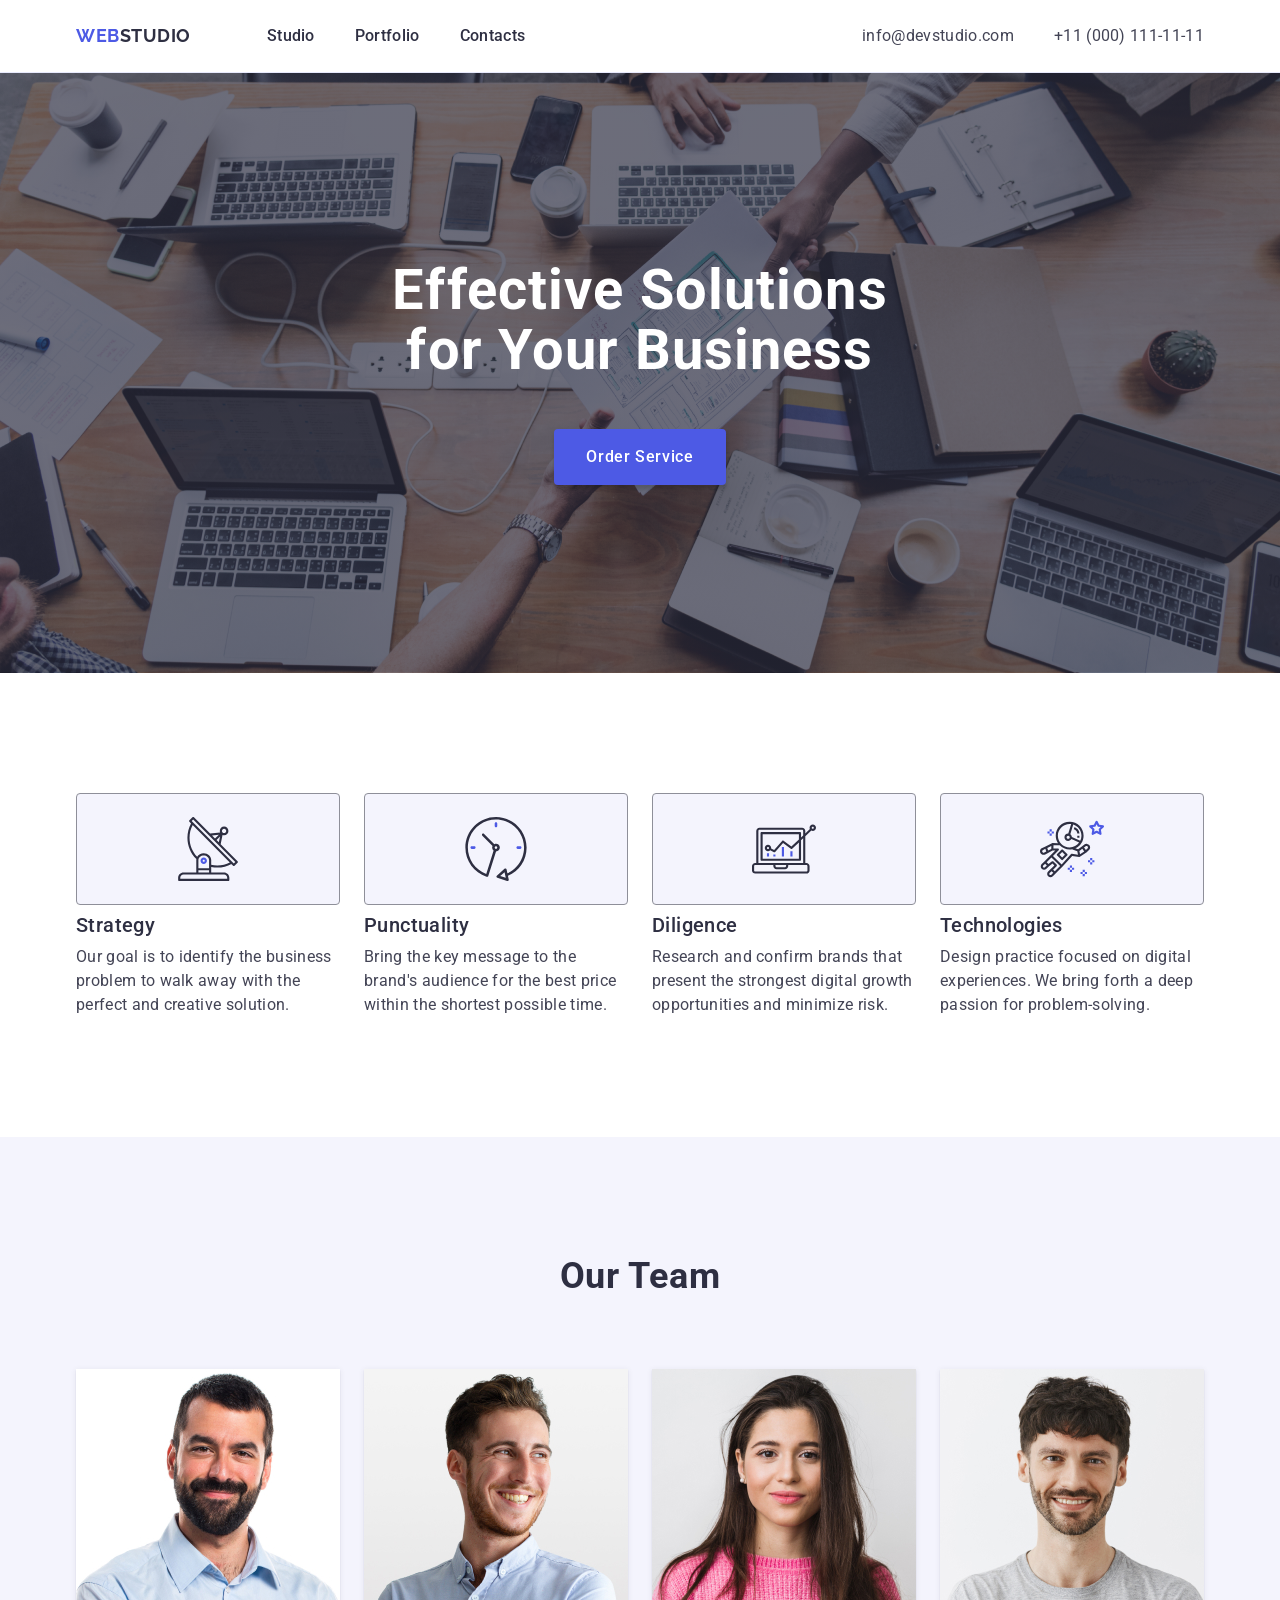
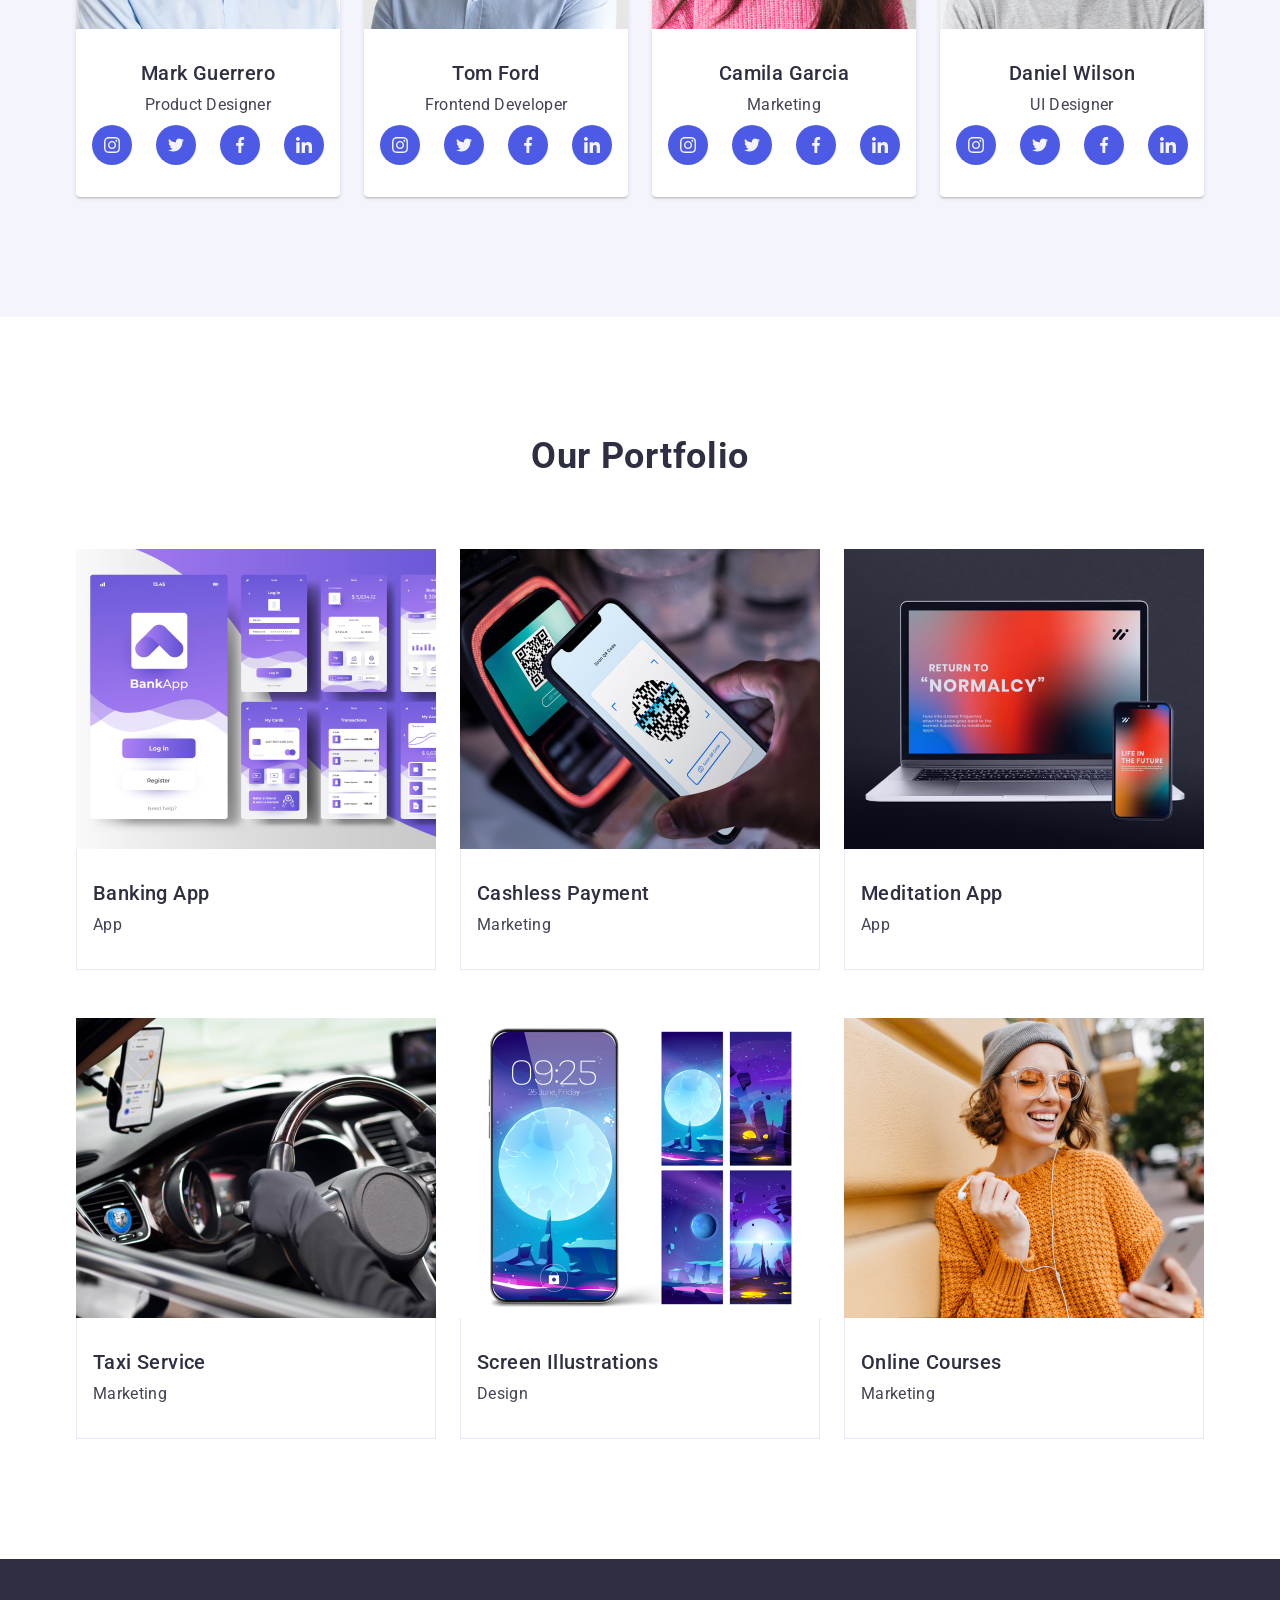
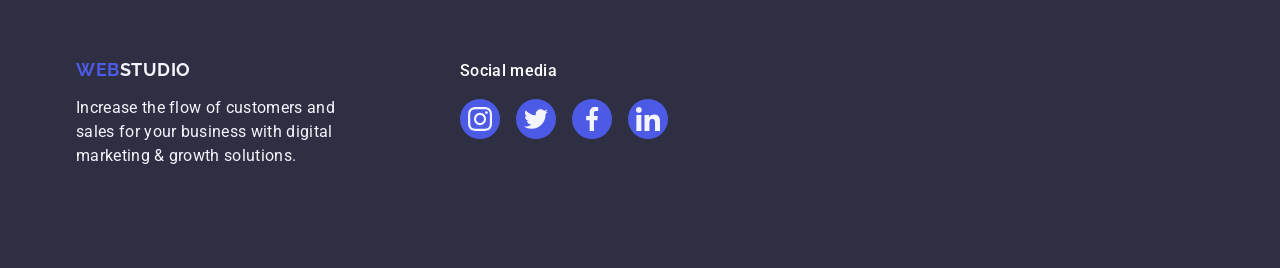
==== commit b7c213e0: "new markup3" ====
--- a/index.html
+++ b/index.html
@@ -3,7 +3,7 @@
   <head>
     <meta charset="UTF-8" />
     <meta name="viewport" content="width=device-width, initial-scale=1.0" />
-    <title>Effective Solutions for Your Business</title>
+    <title>Gheorghe Anca Web Studio</title>
     <link rel="preconnect" href="https://fonts.googleapis.com" />
     <link rel="preconnect" href="https://fonts.gstatic.com" crossorigin />
     <link
--- a/css/styles.css
+++ b/css/styles.css
@@ -1,5 +1,3 @@
-/* ==========Style reset========== */
-
 body {
     font-family: "Roboto", sans-serif;
     color: #434455;
@@ -209,7 +207,7 @@
     background: linear-gradient(to bottom,
             rgba(46, 47, 66, 0.7),
             rgba(46, 47, 66, 0.7)),
-        url(../images/background-section1.jpg);
+        url(../images/1st-section-background.jpg);
     background-repeat: no-repeat;
     background-position: center;
     background-size: cover;
